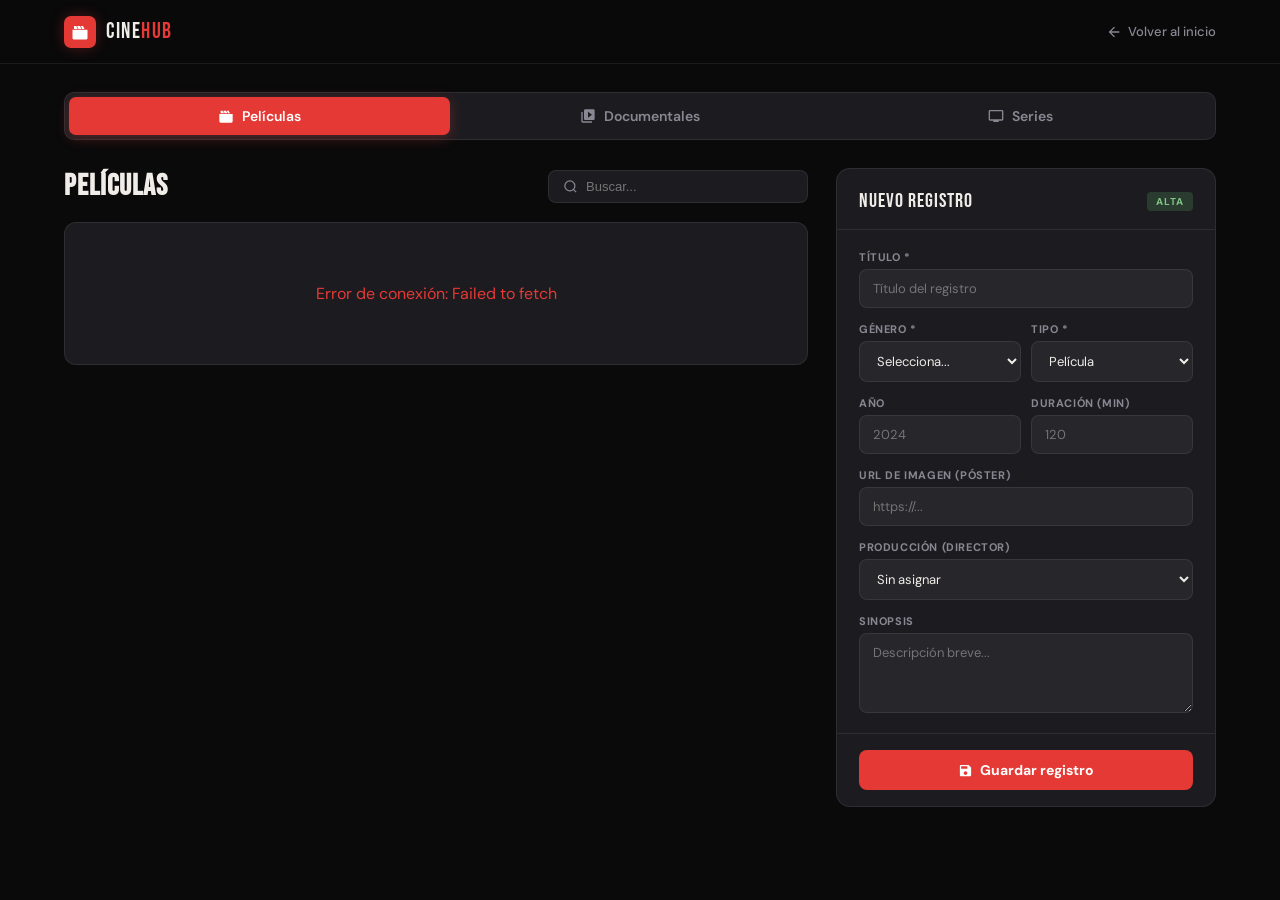
==== frontend/catalogo.html @ 93d45b62 "Add files via upload" ====
<!DOCTYPE html>
<html lang="es">
<head>
  <meta charset="UTF-8" />
  <meta name="viewport" content="width=device-width, initial-scale=1.0" />
  <title>CineHub — Catálogo</title>
  <link href="https://fonts.googleapis.com/css2?family=Bebas+Neue&family=DM+Sans:ital,wght@0,300;0,400;0,500;0,700;1,300&display=swap" rel="stylesheet" />
  <style>
    *, *::before, *::after { box-sizing: border-box; margin: 0; padding: 0; }

    :root {
      --red: #e53935;
      --red-dark: #b71c1c;
      --red-glow: rgba(229,57,53,0.3);
      --bg: #0a0a0b;
      --bg2: #111114;
      --surface: #1c1c20;
      --surface2: #26262b;
      --border: rgba(255,255,255,0.08);
      --text: #f0ede8;
      --muted: #8a8793;
      --blue: #42a5f5;
      --green: #66bb6a;
    }

    html { scroll-behavior: smooth; }

    body {
      background: var(--bg);
      color: var(--text);
      font-family: 'DM Sans', sans-serif;
      min-height: 100vh;
    }

    /* ── NAVBAR ── */
    .navbar {
      position: sticky;
      top: 0;
      z-index: 100;
      display: flex;
      align-items: center;
      justify-content: space-between;
      padding: 0 5%;
      height: 64px;
      background: rgba(10,10,11,0.96);
      backdrop-filter: blur(16px);
      border-bottom: 1px solid var(--border);
    }

    .nav-logo {
      display: flex;
      align-items: center;
      gap: 10px;
      text-decoration: none;
    }

    .logo-icon {
      width: 32px; height: 32px;
      background: var(--red);
      border-radius: 7px;
      display: grid;
      place-items: center;
      box-shadow: 0 0 14px var(--red-glow);
    }

    .logo-icon svg { width: 18px; height: 18px; fill: white; }

    .logo-text {
      font-family: 'Bebas Neue', sans-serif;
      font-size: 22px;
      letter-spacing: 1.5px;
      color: var(--text);
    }

    .logo-text span { color: var(--red); }

    .nav-back {
      color: var(--muted);
      text-decoration: none;
      font-size: 13px;
      font-weight: 500;
      display: flex;
      align-items: center;
      gap: 6px;
      transition: color 0.2s;
    }

    .nav-back:hover { color: var(--text); }

    /* ── TYPE SWITCHER ── */
    .type-bar {
      display: flex;
      gap: 0;
      background: var(--surface);
      border: 1px solid var(--border);
      border-radius: 10px;
      padding: 4px;
      margin: 28px 5% 0;
    }

    .type-btn {
      flex: 1;
      background: none;
      border: none;
      color: var(--muted);
      font-family: 'DM Sans', sans-serif;
      font-size: 14px;
      font-weight: 600;
      padding: 10px 20px;
      border-radius: 7px;
      cursor: pointer;
      transition: all 0.22s;
      display: flex;
      align-items: center;
      justify-content: center;
      gap: 8px;
    }

    .type-btn.active {
      color: white;
    }

    .type-btn.active[data-tipo="pelicula"]   { background: var(--red);   box-shadow: 0 3px 14px var(--red-glow); }
    .type-btn.active[data-tipo="documental"] { background: var(--blue);  box-shadow: 0 3px 14px rgba(66,165,245,0.3); }
    .type-btn.active[data-tipo="serie"]      { background: var(--green); box-shadow: 0 3px 14px rgba(102,187,106,0.3); }

    .type-btn:not(.active):hover { color: var(--text); background: var(--surface2); }

    /* ── LAYOUT PRINCIPAL ── */
    .page-layout {
      display: grid;
      grid-template-columns: 1fr 380px;
      gap: 28px;
      padding: 28px 5% 60px;
      align-items: start;
    }

    @media (max-width: 1024px) {
      .page-layout { grid-template-columns: 1fr; }
      .form-panel  { order: -1; }
    }

    /* ── PANEL IZQUIERDO: LISTA ── */
    .list-panel {}

    .list-header {
      display: flex;
      justify-content: space-between;
      align-items: center;
      margin-bottom: 18px;
      flex-wrap: wrap;
      gap: 12px;
    }

    .panel-title {
      font-family: 'Bebas Neue', sans-serif;
      font-size: 30px;
      letter-spacing: 1px;
    }

    .search-bar {
      display: flex;
      align-items: center;
      gap: 8px;
      background: var(--surface);
      border: 1px solid var(--border);
      border-radius: 8px;
      padding: 8px 14px;
      width: 260px;
    }

    .search-bar svg { width: 15px; height: 15px; color: var(--muted); flex-shrink: 0; }
    .search-bar input {
      background: none; border: none; outline: none;
      color: var(--text); font-size: 13px; width: 100%;
    }

    /* ── TABLA ── */
    .table-wrap {
      background: var(--surface);
      border: 1px solid var(--border);
      border-radius: 12px;
      overflow: hidden;
    }

    .data-table {
      width: 100%;
      border-collapse: collapse;
    }

    .data-table th {
      background: rgba(0,0,0,0.25);
      font-size: 11px;
      font-weight: 700;
      text-transform: uppercase;
      letter-spacing: 1px;
      color: var(--muted);
      padding: 14px 16px;
      text-align: left;
    }

    .data-table td {
      font-size: 13px;
      color: var(--text);
      padding: 13px 16px;
      border-top: 1px solid var(--border);
      vertical-align: middle;
    }

    .data-table tbody tr {
      transition: background 0.15s;
    }

    .data-table tbody tr:hover {
      background: var(--surface2);
    }

    .cell-title {
      font-weight: 600;
      max-width: 200px;
      overflow: hidden;
      text-overflow: ellipsis;
      white-space: nowrap;
    }

    .type-badge {
      font-size: 10px;
      font-weight: 700;
      text-transform: uppercase;
      letter-spacing: 0.8px;
      padding: 2px 7px;
      border-radius: 4px;
    }

    .badge-pelicula   { background: rgba(229,57,53,0.18); color: #ff6b6b; }
    .badge-documental { background: rgba(66,165,245,0.18); color: #64b5f6; }
    .badge-serie      { background: rgba(102,187,106,0.18); color: #81c784; }

    .btn-actions {
      display: flex;
      gap: 6px;
    }

    .btn-edit, .btn-del {
      background: none;
      border: 1px solid var(--border);
      color: var(--muted);
      font-size: 12px;
      font-weight: 600;
      padding: 5px 10px;
      border-radius: 6px;
      cursor: pointer;
      transition: all 0.18s;
      font-family: 'DM Sans', sans-serif;
    }

    .btn-edit:hover { color: var(--text); border-color: rgba(255,255,255,0.2); background: var(--surface2); }
    .btn-del:hover  { color: #ff6b6b; border-color: rgba(229,57,53,0.4); background: rgba(229,57,53,0.08); }

    .table-empty {
      padding: 60px;
      text-align: center;
      color: var(--muted);
    }

    .table-empty svg {
      width: 40px;
      height: 40px;
      opacity: 0.25;
      margin-bottom: 12px;
      display: block;
      margin-left: auto;
      margin-right: auto;
    }

    /* ── PAGINACIÓN ── */
    .pagination {
      display: flex;
      justify-content: space-between;
      align-items: center;
      padding: 14px 16px;
      border-top: 1px solid var(--border);
      font-size: 13px;
      color: var(--muted);
    }

    .page-btns {
      display: flex;
      gap: 4px;
    }

    .page-btn {
      background: none;
      border: 1px solid var(--border);
      color: var(--muted);
      font-family: 'DM Sans', sans-serif;
      font-size: 12px;
      font-weight: 600;
      padding: 5px 10px;
      border-radius: 5px;
      cursor: pointer;
      transition: all 0.15s;
    }

    .page-btn:hover, .page-btn.active {
      color: var(--text);
      border-color: rgba(255,255,255,0.2);
      background: var(--surface2);
    }

    .page-btn:disabled { opacity: 0.3; cursor: not-allowed; }

    /* ── SPINNER ── */
    .spinner {
      width: 32px; height: 32px;
      border: 3px solid rgba(229,57,53,0.15);
      border-top-color: var(--red);
      border-radius: 50%;
      animation: spin 0.8s linear infinite;
      margin: 60px auto;
    }

    @keyframes spin { to { transform: rotate(360deg); } }

    /* ── PANEL DERECHO: FORMULARIO ── */
    .form-panel {
      position: sticky;
      top: 80px;
    }

    .form-card {
      background: var(--surface);
      border: 1px solid var(--border);
      border-radius: 14px;
      overflow: hidden;
    }

    .form-card-header {
      padding: 20px 22px 16px;
      border-bottom: 1px solid var(--border);
      display: flex;
      justify-content: space-between;
      align-items: center;
    }

    .form-card-title {
      font-family: 'Bebas Neue', sans-serif;
      font-size: 20px;
      letter-spacing: 1px;
    }

    .form-mode-badge {
      font-size: 10px;
      font-weight: 700;
      text-transform: uppercase;
      letter-spacing: 1px;
      padding: 3px 9px;
      border-radius: 4px;
    }

    .mode-create { background: rgba(102,187,106,0.2); color: #81c784; }
    .mode-edit   { background: rgba(255,167,38,0.2);  color: #ffb74d; }

    .form-body {
      padding: 20px 22px;
      display: flex;
      flex-direction: column;
      gap: 14px;
    }

    .form-group {
      display: flex;
      flex-direction: column;
      gap: 5px;
    }

    .form-label {
      font-size: 11px;
      font-weight: 700;
      text-transform: uppercase;
      letter-spacing: 0.6px;
      color: var(--muted);
    }

    .form-input, .form-select, .form-textarea {
      background: var(--surface2);
      border: 1px solid var(--border);
      border-radius: 8px;
      color: var(--text);
      font-family: 'DM Sans', sans-serif;
      font-size: 13px;
      padding: 10px 13px;
      outline: none;
      transition: border-color 0.18s, box-shadow 0.18s;
      width: 100%;
    }

    .form-input:focus, .form-select:focus, .form-textarea:focus {
      border-color: rgba(229,57,53,0.5);
      box-shadow: 0 0 0 3px rgba(229,57,53,0.08);
    }

    .form-textarea { resize: vertical; min-height: 80px; }

    .form-row {
      display: grid;
      grid-template-columns: 1fr 1fr;
      gap: 10px;
    }

    .form-footer {
      padding: 16px 22px;
      border-top: 1px solid var(--border);
      display: flex;
      gap: 8px;
    }

    .btn-submit {
      flex: 1;
      background: var(--red);
      color: white;
      border: none;
      border-radius: 8px;
      font-family: 'DM Sans', sans-serif;
      font-size: 14px;
      font-weight: 700;
      padding: 11px;
      cursor: pointer;
      transition: background 0.18s, transform 0.12s;
      display: flex;
      align-items: center;
      justify-content: center;
      gap: 7px;
    }

    .btn-submit:hover  { background: #f44336; transform: translateY(-1px); }
    .btn-submit:active { transform: translateY(0); }
    .btn-submit:disabled { opacity: 0.5; cursor: not-allowed; transform: none; }

    .btn-cancel {
      background: none;
      border: 1px solid var(--border);
      color: var(--muted);
      border-radius: 8px;
      font-family: 'DM Sans', sans-serif;
      font-size: 13px;
      font-weight: 600;
      padding: 11px 16px;
      cursor: pointer;
      transition: all 0.18s;
    }

    .btn-cancel:hover { color: var(--text); border-color: rgba(255,255,255,0.2); background: var(--surface2); }

    /* ── TOAST ── */
    .toast-container {
      position: fixed;
      bottom: 28px;
      right: 28px;
      display: flex;
      flex-direction: column;
      gap: 10px;
      z-index: 9999;
    }

    .toast {
      background: var(--surface2);
      border: 1px solid var(--border);
      border-left: 3px solid var(--green);
      border-radius: 10px;
      padding: 13px 18px;
      font-size: 13px;
      font-weight: 500;
      color: var(--text);
      max-width: 320px;
      box-shadow: 0 8px 30px rgba(0,0,0,0.5);
      animation: slideIn 0.3s ease;
    }

    .toast.error { border-left-color: var(--red); }

    @keyframes slideIn {
      from { transform: translateX(30px); opacity: 0; }
      to   { transform: translateX(0);    opacity: 1; }
    }

    /* ── MODAL DE CONFIRMACIÓN ── */
    .confirm-overlay {
      position: fixed;
      inset: 0;
      z-index: 500;
      background: rgba(0,0,0,0.8);
      backdrop-filter: blur(10px);
      display: none;
      align-items: center;
      justify-content: center;
    }

    .confirm-overlay.open { display: flex; }

    .confirm-card {
      background: var(--surface);
      border: 1px solid var(--border);
      border-radius: 16px;
      padding: 32px 28px;
      max-width: 360px;
      width: 90%;
      text-align: center;
    }

    .confirm-icon { font-size: 42px; margin-bottom: 14px; }
    .confirm-title { font-family: 'Bebas Neue', sans-serif; font-size: 26px; margin-bottom: 8px; }
    .confirm-desc  { font-size: 13px; color: var(--muted); margin-bottom: 24px; line-height: 1.6; }

    .confirm-actions { display: flex; gap: 10px; }
    .btn-confirm-del {
      flex: 1;
      background: var(--red);
      color: white;
      border: none;
      border-radius: 8px;
      font-family: 'DM Sans', sans-serif;
      font-size: 14px;
      font-weight: 700;
      padding: 11px;
      cursor: pointer;
      transition: background 0.18s;
    }
    .btn-confirm-del:hover { background: #f44336; }
    .btn-confirm-cancel {
      flex: 1;
      background: none;
      border: 1px solid var(--border);
      color: var(--muted);
      border-radius: 8px;
      font-family: 'DM Sans', sans-serif;
      font-size: 14px;
      font-weight: 600;
      padding: 11px;
      cursor: pointer;
      transition: all 0.18s;
    }
    .btn-confirm-cancel:hover { color: var(--text); background: var(--surface2); }
  </style>
</head>
<body>

  <!-- NAVBAR -->
  <nav class="navbar">
    <a href="index.html" class="nav-logo">
      <div class="logo-icon">
        <svg viewBox="0 0 24 24"><path d="M4 4h3l2 4H4zm4 0h4l2 4h-4zm5 0h3l2 4h-3zM2 9h20v11a2 2 0 01-2 2H4a2 2 0 01-2-2V9zm10 3l-5 3v-6l5 3z"/></svg>
      </div>
      <span class="logo-text">Cine<span>Hub</span></span>
    </a>
    <a href="index.html" class="nav-back">
      <svg width="16" height="16" viewBox="0 0 24 24" fill="currentColor"><path d="M20 11H7.83l5.59-5.59L12 4l-8 8 8 8 1.41-1.41L7.83 13H20v-2z"/></svg>
      Volver al inicio
    </a>
  </nav>

  <!-- SELECTOR DE TIPO -->
  <div class="type-bar">
    <button class="type-btn" data-tipo="pelicula">
      <svg width="16" height="16" viewBox="0 0 24 24" fill="currentColor"><path d="M4 4h3l2 4H4zm4 0h4l2 4h-4zm5 0h3l2 4h-3zM2 9h20v11a2 2 0 01-2 2H4a2 2 0 01-2-2V9z"/></svg>
      Películas
    </button>
    <button class="type-btn" data-tipo="documental">
      <svg width="16" height="16" viewBox="0 0 24 24" fill="currentColor"><path d="M4 6H2v14c0 1.1.9 2 2 2h14v-2H4V6zm16-4H8c-1.1 0-2 .9-2 2v12c0 1.1.9 2 2 2h12c1.1 0 2-.9 2-2V4c0-1.1-.9-2-2-2zm-8 12.5v-9l6 4.5-6 4.5z"/></svg>
      Documentales
    </button>
    <button class="type-btn" data-tipo="serie">
      <svg width="16" height="16" viewBox="0 0 24 24" fill="currentColor"><path d="M21 3H3c-1.1 0-2 .9-2 2v12c0 1.1.9 2 2 2h5v2h8v-2h5c1.1 0 2-.9 2-2V5c0-1.1-.9-2-2-2zm0 14H3V5h18v12z"/></svg>
      Series
    </button>
  </div>

  <!-- LAYOUT PRINCIPAL -->
  <div class="page-layout">

    <!-- LISTA -->
    <div class="list-panel">
      <div class="list-header">
        <h1 class="panel-title" id="listTitle">Catálogo</h1>
        <div class="search-bar">
          <svg viewBox="0 0 24 24" fill="none" stroke="currentColor" stroke-width="2"><circle cx="11" cy="11" r="8"/><path d="M21 21l-4.35-4.35"/></svg>
          <input type="text" placeholder="Buscar..." id="searchInput" />
        </div>
      </div>

      <div class="table-wrap">
        <div id="tableContent">
          <div class="spinner"></div>
        </div>
        <div class="pagination" id="paginationBar" style="display:none;">
          <span id="pageInfo"></span>
          <div class="page-btns">
            <button class="page-btn" id="btnPrev">‹ Anterior</button>
            <button class="page-btn" id="btnNext">Siguiente ›</button>
          </div>
        </div>
      </div>
    </div>

    <!-- FORMULARIO -->
    <div class="form-panel">
      <div class="form-card">
        <div class="form-card-header">
          <span class="form-card-title" id="formTitle">Nuevo registro</span>
          <span class="form-mode-badge mode-create" id="formModeBadge">Alta</span>
        </div>

        <div class="form-body">
          <input type="hidden" id="editingId" value="" />

          <div class="form-group">
            <label class="form-label">Título *</label>
            <input type="text" class="form-input" id="fTitulo" placeholder="Título del registro" />
          </div>

          <div class="form-row">
            <div class="form-group">
              <label class="form-label">Género *</label>
              <select class="form-select" id="fGenero">
                <option value="">Selecciona...</option>
                <option>Acción</option>
                <option>Aventura</option>
                <option>Comedia</option>
                <option>Drama</option>
                <option>Thriller</option>
                <option>Terror</option>
                <option>Ciencia Ficción</option>
                <option>Romance</option>
                <option>Animación</option>
                <option>Documental</option>
                <option>Histórico</option>
                <option>Musical</option>
                <option>Biográfico</option>
                <option>Misterio</option>
                <option>Otro</option>
              </select>
            </div>
            <div class="form-group">
              <label class="form-label">Tipo *</label>
              <select class="form-select" id="fTipo">
                <option value="pelicula">Película</option>
                <option value="documental">Documental</option>
                <option value="serie">Serie</option>
              </select>
            </div>
          </div>

          <div class="form-row">
            <div class="form-group">
              <label class="form-label">Año</label>
              <input type="number" class="form-input" id="fAnio" placeholder="2024" min="1900" max="2100" />
            </div>
            <div class="form-group">
              <label class="form-label">Duración (min)</label>
              <input type="number" class="form-input" id="fDuracion" placeholder="120" min="1" />
            </div>
          </div>

          <div class="form-group">
            <label class="form-label">URL de imagen (póster)</label>
            <input type="url" class="form-input" id="fImagen" placeholder="https://..." />
          </div>

          <div class="form-group">
            <label class="form-label">Producción (director)</label>
            <select class="form-select" id="fProduccion">
              <option value="">Sin asignar</option>
            </select>
          </div>

          <div class="form-group">
            <label class="form-label">Sinopsis</label>
            <textarea class="form-textarea" id="fSinopsis" placeholder="Descripción breve..."></textarea>
          </div>
        </div>

        <div class="form-footer">
          <button class="btn-cancel" id="btnCancel" style="display:none;">Cancelar</button>
          <button class="btn-submit" id="btnSubmit">
            <svg width="15" height="15" viewBox="0 0 24 24" fill="currentColor"><path d="M17 3H5c-1.11 0-2 .9-2 2v14c0 1.1.89 2 2 2h14c1.1 0 2-.9 2-2V7l-4-4zm-5 16c-1.66 0-3-1.34-3-3s1.34-3 3-3 3 1.34 3 3-1.34 3-3 3zm3-10H5V5h10v4z"/></svg>
            <span id="btnSubmitText">Guardar registro</span>
          </button>
        </div>
      </div>
    </div>
  </div>

  <!-- MODAL CONFIRM DELETE -->
  <div class="confirm-overlay" id="confirmOverlay">
    <div class="confirm-card">
      <div class="confirm-icon">🗑️</div>
      <h3 class="confirm-title">Eliminar registro</h3>
      <p class="confirm-desc" id="confirmDesc">¿Seguro que deseas eliminar este registro? Esta acción no se puede deshacer.</p>
      <div class="confirm-actions">
        <button class="btn-confirm-cancel" id="btnConfirmCancel">Cancelar</button>
        <button class="btn-confirm-del" id="btnConfirmDel">Sí, eliminar</button>
      </div>
    </div>
  </div>

  <!-- TOASTS -->
  <div class="toast-container" id="toastContainer"></div>

  <script>
    const API = 'http://localhost:8000';

    // ── Estado ──
    let currentTipo   = 'pelicula';
    let allItems      = [];
    let filteredItems = [];
    let editingId     = null;
    let deleteId      = null;
    let page          = 1;
    const PAGE_SIZE   = 15;

    // ── Leer query param ──
    const urlParams = new URLSearchParams(window.location.search);
    const paramTipo = urlParams.get('tipo');
    if (paramTipo && ['pelicula','documental','serie'].includes(paramTipo)) {
      currentTipo = paramTipo;
    }

    // ── Etiquetas por tipo ──
    const TYPE_LABELS = {
      pelicula: { plural: 'Películas', singular: 'Película', color: 'red' },
      documental: { plural: 'Documentales', singular: 'Documental', color: 'blue' },
      serie: { plural: 'Series', singular: 'Serie', color: 'green' },
    };

    // ── Toast ──
    function toast(msg, type = 'ok') {
      const div = document.createElement('div');
      div.className = 'toast' + (type === 'error' ? ' error' : '');
      div.textContent = msg;
      document.getElementById('toastContainer').appendChild(div);
      setTimeout(() => div.remove(), 3500);
    }

    // ── Activar tab ──
    function setActiveTipo(tipo) {
      currentTipo = tipo;
      page = 1;
      document.querySelectorAll('.type-btn').forEach(b => {
        b.classList.toggle('active', b.dataset.tipo === tipo);
      });
      document.getElementById('listTitle').textContent = TYPE_LABELS[tipo]?.plural || tipo;
      document.getElementById('fTipo').value = tipo;
      clearForm();
      loadItems();
    }

    // ── Cargar producciones ──
    async function loadProducciones() {
      try {
        const res = await fetch(`${API}/api/producciones`);
        const data = await res.json();
        const sel = document.getElementById('fProduccion');
        sel.innerHTML = '<option value="">Sin asignar</option>';
        (Array.isArray(data) ? data : []).forEach(p => {
          sel.innerHTML += `<option value="${p.id_produccion}">${p.director}</option>`;
        });
      } catch(e) { /* silencioso */ }
    }

    // ── Cargar items ──
    async function loadItems() {
      document.getElementById('tableContent').innerHTML = '<div class="spinner"></div>';
      document.getElementById('paginationBar').style.display = 'none';

      try {
        const res = await fetch(`${API}/api/catalogo?tipo=${currentTipo}`);
        const data = await res.json();

        if (data.error) throw new Error(data.error);
        allItems = Array.isArray(data) ? data : [];
        filteredItems = [...allItems];
        renderTable();
      } catch(e) {
        document.getElementById('tableContent').innerHTML = `
          <div class="table-empty">
            <p style="color:var(--red);">Error de conexión: ${e.message}</p>
          </div>`;
      }
    }

    // ── Filtrar ──
    function filterItems(q) {
      const query = q.toLowerCase();
      filteredItems = q
        ? allItems.filter(i => i.titulo.toLowerCase().includes(query) || (i.genero || '').toLowerCase().includes(query))
        : [...allItems];
      page = 1;
      renderTable();
    }

    // ── Render tabla ──
    function renderTable() {
      const total = filteredItems.length;
      const start = (page - 1) * PAGE_SIZE;
      const end   = Math.min(start + PAGE_SIZE, total);
      const items = filteredItems.slice(start, end);

      if (!items.length) {
        document.getElementById('tableContent').innerHTML = `
          <div class="table-empty">
            <svg viewBox="0 0 24 24" fill="currentColor"><path d="M4 4h3l2 4H4zm4 0h4l2 4h-4zm5 0h3l2 4h-3zM2 9h20v11a2 2 0 01-2 2H4a2 2 0 01-2-2V9z"/></svg>
            <p>No hay ${TYPE_LABELS[currentTipo]?.plural?.toLowerCase() || 'registros'} en la base de datos.</p>
            <p style="font-size:12px; margin-top:6px;">Usa el formulario para agregar uno.</p>
          </div>`;
        document.getElementById('paginationBar').style.display = 'none';
        return;
      }

      const type = TYPE_LABELS[currentTipo];
      let html = `
        <table class="data-table">
          <thead>
            <tr>
              <th>Título</th>
              <th>Género</th>
              <th>Año</th>
              <th>Director</th>
              <th>Acciones</th>
            </tr>
          </thead>
          <tbody>`;

      items.forEach(item => {
        html += `
          <tr>
            <td>
              <div class="cell-title" title="${item.titulo}">${item.titulo}</div>
              <span class="type-badge badge-${item.tipo}">${type?.singular || item.tipo}</span>
            </td>
            <td>${item.genero || '—'}</td>
            <td>${item.anio || '—'}</td>
            <td>${item.director || '—'}</td>
            <td>
              <div class="btn-actions">
                <button class="btn-edit" onclick="startEdit(${item.id_pelicula})">Editar</button>
                <button class="btn-del"  onclick="startDelete(${item.id_pelicula}, '${item.titulo.replace(/'/g,"\\'")}')">Eliminar</button>
              </div>
            </td>
          </tr>`;
      });

      html += '</tbody></table>';
      document.getElementById('tableContent').innerHTML = html;

      // Paginación
      const pagBar = document.getElementById('paginationBar');
      if (total > PAGE_SIZE) {
        pagBar.style.display = 'flex';
        document.getElementById('pageInfo').textContent = `${start+1}–${end} de ${total}`;
        document.getElementById('btnPrev').disabled = page === 1;
        document.getElementById('btnNext').disabled = end >= total;
      } else {
        pagBar.style.display = total > 0 ? 'flex' : 'none';
        document.getElementById('pageInfo').textContent = `${total} registro${total !== 1 ? 's' : ''}`;
        document.getElementById('btnPrev').style.display = 'none';
        document.getElementById('btnNext').style.display = 'none';
      }
    }

    // ── Formulario ──
    function clearForm() {
      editingId = null;
      document.getElementById('editingId').value = '';
      document.getElementById('fTitulo').value   = '';
      document.getElementById('fGenero').value   = '';
      document.getElementById('fTipo').value     = currentTipo;
      document.getElementById('fAnio').value     = '';
      document.getElementById('fDuracion').value = '';
      document.getElementById('fImagen').value   = '';
      document.getElementById('fSinopsis').value = '';
      document.getElementById('fProduccion').value = '';

      document.getElementById('formTitle').textContent        = 'Nuevo registro';
      document.getElementById('formModeBadge').textContent    = 'Alta';
      document.getElementById('formModeBadge').className      = 'form-mode-badge mode-create';
      document.getElementById('btnSubmitText').textContent    = 'Guardar registro';
      document.getElementById('btnCancel').style.display      = 'none';
    }

    function startEdit(id) {
      const item = allItems.find(i => i.id_pelicula === id);
      if (!item) return;

      editingId = id;
      document.getElementById('editingId').value      = id;
      document.getElementById('fTitulo').value        = item.titulo || '';
      document.getElementById('fGenero').value        = item.genero || '';
      document.getElementById('fTipo').value          = item.tipo   || currentTipo;
      document.getElementById('fAnio').value          = item.anio   || '';
      document.getElementById('fDuracion').value      = item.duracion || '';
      document.getElementById('fImagen').value        = item.imagen_url || '';
      document.getElementById('fSinopsis').value      = item.sinopsis || '';
      document.getElementById('fProduccion').value    = item.id_produccion || '';

      document.getElementById('formTitle').textContent     = 'Editar registro';
      document.getElementById('formModeBadge').textContent = 'Modificación';
      document.getElementById('formModeBadge').className   = 'form-mode-badge mode-edit';
      document.getElementById('btnSubmitText').textContent = 'Guardar cambios';
      document.getElementById('btnCancel').style.display   = 'inline-flex';

      // Scroll al formulario en móvil
      document.querySelector('.form-panel').scrollIntoView({ behavior: 'smooth', block: 'start' });
    }

    function startDelete(id, titulo) {
      deleteId = id;
      document.getElementById('confirmDesc').textContent = `¿Seguro que deseas eliminar "${titulo}"? Esta acción borrará también su cartelera y no se puede deshacer.`;
      document.getElementById('confirmOverlay').classList.add('open');
    }

    // ── Submit ──
    document.getElementById('btnSubmit').addEventListener('click', async () => {
      const titulo   = document.getElementById('fTitulo').value.trim();
      const genero   = document.getElementById('fGenero').value;
      const tipo     = document.getElementById('fTipo').value;
      const anio     = document.getElementById('fAnio').value;
      const duracion = document.getElementById('fDuracion').value;
      const imagen   = document.getElementById('fImagen').value.trim();
      const sinopsis = document.getElementById('fSinopsis').value.trim();
      const prod     = document.getElementById('fProduccion').value;

      if (!titulo) { toast('El título es obligatorio.', 'error'); return; }
      if (!genero) { toast('Selecciona un género.', 'error'); return; }

      const payload = {
        titulo,
        genero,
        tipo,
        anio:         anio     ? parseInt(anio)     : null,
        duracion:     duracion ? parseInt(duracion) : null,
        imagen_url:   imagen   || null,
        sinopsis:     sinopsis || null,
        id_produccion: prod    ? parseInt(prod)     : null,
      };

      const btn = document.getElementById('btnSubmit');
      btn.disabled = true;

      try {
        let res, data;
        if (editingId) {
          // Modificación
          res  = await fetch(`${API}/api/catalogo/${editingId}`, {
            method: 'PUT',
            headers: { 'Content-Type': 'application/json' },
            body: JSON.stringify(payload)
          });
        } else {
          // Alta
          res  = await fetch(`${API}/api/catalogo`, {
            method: 'POST',
            headers: { 'Content-Type': 'application/json' },
            body: JSON.stringify(payload)
          });
        }

        data = await res.json();

        if (!data.ok) {
          toast(data.mensaje || 'Error al guardar.', 'error');
        } else {
          toast(data.mensaje || 'Guardado correctamente.', 'ok');
          clearForm();
          loadItems();
        }
      } catch(e) {
        toast('No se pudo conectar con el servidor.', 'error');
      } finally {
        btn.disabled = false;
      }
    });

    // ── Cancel edit ──
    document.getElementById('btnCancel').addEventListener('click', clearForm);

    // ── Confirm delete ──
    document.getElementById('btnConfirmDel').addEventListener('click', async () => {
      if (!deleteId) return;
      document.getElementById('confirmOverlay').classList.remove('open');

      try {
        const res  = await fetch(`${API}/api/catalogo/${deleteId}`, { method: 'DELETE' });
        const data = await res.json();
        if (!data.ok) {
          toast(data.mensaje || 'Error al eliminar.', 'error');
        } else {
          toast(data.mensaje || 'Eliminado correctamente.', 'ok');
          if (editingId === deleteId) clearForm();
          loadItems();
        }
      } catch(e) {
        toast('No se pudo conectar con el servidor.', 'error');
      }

      deleteId = null;
    });

    document.getElementById('btnConfirmCancel').addEventListener('click', () => {
      document.getElementById('confirmOverlay').classList.remove('open');
      deleteId = null;
    });

    // ── Paginación ──
    document.getElementById('btnPrev').addEventListener('click', () => { if (page > 1) { page--; renderTable(); } });
    document.getElementById('btnNext').addEventListener('click', () => { page++; renderTable(); });

    // ── Búsqueda ──
    let searchTimeout;
    document.getElementById('searchInput').addEventListener('input', function() {
      clearTimeout(searchTimeout);
      searchTimeout = setTimeout(() => filterItems(this.value), 280);
    });

    // ── Tabs ──
    document.querySelectorAll('.type-btn').forEach(btn => {
      btn.addEventListener('click', () => setActiveTipo(btn.dataset.tipo));
    });

    // ── Init ──
    loadProducciones();
    setActiveTipo(currentTipo);
  </script>
</body>
</html>
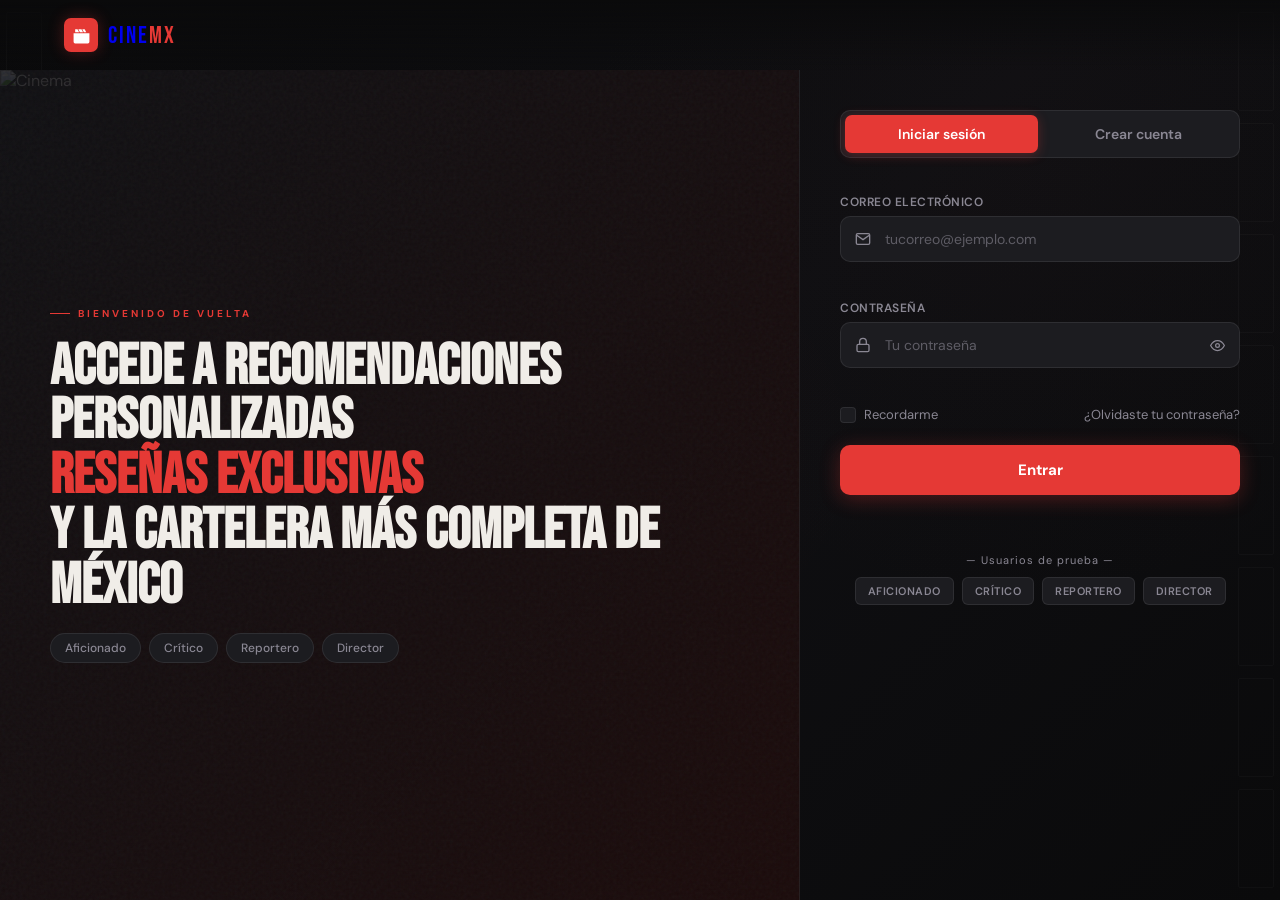
==== commit 371e77d2: "Add files via upload" ====
--- a/frontend/catalogo.html
+++ b/frontend/catalogo.html
@@ -4,1031 +4,779 @@
   <meta charset="UTF-8" />
   <meta name="viewport" content="width=device-width, initial-scale=1.0" />
   <title>CineHub — Catálogo</title>
-  <link href="https://fonts.googleapis.com/css2?family=Bebas+Neue&family=DM+Sans:ital,wght@0,300;0,400;0,500;0,700;1,300&display=swap" rel="stylesheet" />
+  <link href="https://fonts.googleapis.com/css2?family=Bebas+Neue&family=DM+Sans:wght@300;400;500;700&display=swap" rel="stylesheet" />
+  <link rel="stylesheet" href="dashboard.css" />
   <style>
-    *, *::before, *::after { box-sizing: border-box; margin: 0; padding: 0; }
-
+    /* ── VARIABLES EXTRA ── */
     :root {
-      --red: #e53935;
-      --red-dark: #b71c1c;
-      --red-glow: rgba(229,57,53,0.3);
-      --bg: #0a0a0b;
-      --bg2: #111114;
-      --surface: #1c1c20;
-      --surface2: #26262b;
-      --border: rgba(255,255,255,0.08);
-      --text: #f0ede8;
-      --muted: #8a8793;
       --blue: #42a5f5;
       --green: #66bb6a;
-    }
-
-    html { scroll-behavior: smooth; }
-
-    body {
-      background: var(--bg);
-      color: var(--text);
-      font-family: 'DM Sans', sans-serif;
-      min-height: 100vh;
-    }
-
-    /* ── NAVBAR ── */
-    .navbar {
-      position: sticky;
-      top: 0;
-      z-index: 100;
-      display: flex;
-      align-items: center;
-      justify-content: space-between;
-      padding: 0 5%;
-      height: 64px;
-      background: rgba(10,10,11,0.96);
-      backdrop-filter: blur(16px);
-      border-bottom: 1px solid var(--border);
-    }
-
-    .nav-logo {
-      display: flex;
-      align-items: center;
-      gap: 10px;
-      text-decoration: none;
-    }
-
-    .logo-icon {
-      width: 32px; height: 32px;
-      background: var(--red);
-      border-radius: 7px;
-      display: grid;
-      place-items: center;
-      box-shadow: 0 0 14px var(--red-glow);
-    }
-
-    .logo-icon svg { width: 18px; height: 18px; fill: white; }
-
-    .logo-text {
-      font-family: 'Bebas Neue', sans-serif;
-      font-size: 22px;
-      letter-spacing: 1.5px;
-      color: var(--text);
-    }
-
-    .logo-text span { color: var(--red); }
-
-    .nav-back {
-      color: var(--muted);
-      text-decoration: none;
-      font-size: 13px;
-      font-weight: 500;
-      display: flex;
-      align-items: center;
-      gap: 6px;
-      transition: color 0.2s;
-    }
-
-    .nav-back:hover { color: var(--text); }
-
-    /* ── TYPE SWITCHER ── */
-    .type-bar {
-      display: flex;
-      gap: 0;
-      background: var(--surface);
-      border: 1px solid var(--border);
-      border-radius: 10px;
-      padding: 4px;
-      margin: 28px 5% 0;
-    }
-
-    .type-btn {
-      flex: 1;
-      background: none;
-      border: none;
-      color: var(--muted);
-      font-family: 'DM Sans', sans-serif;
-      font-size: 14px;
-      font-weight: 600;
-      padding: 10px 20px;
-      border-radius: 7px;
-      cursor: pointer;
-      transition: all 0.22s;
-      display: flex;
-      align-items: center;
-      justify-content: center;
-      gap: 8px;
-    }
-
-    .type-btn.active {
-      color: white;
-    }
-
-    .type-btn.active[data-tipo="pelicula"]   { background: var(--red);   box-shadow: 0 3px 14px var(--red-glow); }
-    .type-btn.active[data-tipo="documental"] { background: var(--blue);  box-shadow: 0 3px 14px rgba(66,165,245,0.3); }
-    .type-btn.active[data-tipo="serie"]      { background: var(--green); box-shadow: 0 3px 14px rgba(102,187,106,0.3); }
-
-    .type-btn:not(.active):hover { color: var(--text); background: var(--surface2); }
-
-    /* ── LAYOUT PRINCIPAL ── */
-    .page-layout {
-      display: grid;
-      grid-template-columns: 1fr 380px;
-      gap: 28px;
-      padding: 28px 5% 60px;
-      align-items: start;
-    }
-
-    @media (max-width: 1024px) {
-      .page-layout { grid-template-columns: 1fr; }
-      .form-panel  { order: -1; }
-    }
-
-    /* ── PANEL IZQUIERDO: LISTA ── */
-    .list-panel {}
-
-    .list-header {
-      display: flex;
-      justify-content: space-between;
-      align-items: center;
-      margin-bottom: 18px;
-      flex-wrap: wrap;
-      gap: 12px;
-    }
-
-    .panel-title {
-      font-family: 'Bebas Neue', sans-serif;
-      font-size: 30px;
-      letter-spacing: 1px;
-    }
-
-    .search-bar {
-      display: flex;
-      align-items: center;
-      gap: 8px;
-      background: var(--surface);
-      border: 1px solid var(--border);
-      border-radius: 8px;
-      padding: 8px 14px;
-      width: 260px;
-    }
-
-    .search-bar svg { width: 15px; height: 15px; color: var(--muted); flex-shrink: 0; }
-    .search-bar input {
-      background: none; border: none; outline: none;
-      color: var(--text); font-size: 13px; width: 100%;
-    }
+      --orange: #ffa726;
+      --red: #e53935;
+    }
+
+    /* ── TABS DE ENTIDAD ── */
+    .entity-tabs {
+      display: flex; gap: 6px; margin-bottom: 28px;
+      border-bottom: 1px solid var(--border); padding-bottom: 0;
+    }
+    .entity-tab {
+      background: none; border: none; color: var(--text-muted);
+      font-family: 'DM Sans', sans-serif; font-size: 14px; font-weight: 600;
+      padding: 10px 20px; cursor: pointer; border-radius: 8px 8px 0 0;
+      border-bottom: 2px solid transparent; transition: all 0.2s;
+      display: flex; align-items: center; gap: 8px;
+    }
+    .entity-tab.active { color: var(--red); border-bottom-color: var(--red); background: rgba(229,57,53,0.06); }
+    .entity-tab:hover:not(.active) { color: var(--text); background: var(--surface); }
+    .entity-tab svg { width: 16px; height: 16px; }
+
+    /* ── TOOLBAR ── */
+    .toolbar {
+      display: flex; justify-content: space-between; align-items: center;
+      margin-bottom: 20px; gap: 12px; flex-wrap: wrap;
+    }
+    .toolbar-left { display: flex; gap: 10px; align-items: center; flex-wrap: wrap; }
+    .search-input {
+      background: var(--surface); border: 1px solid var(--border); color: var(--text);
+      padding: 9px 14px; border-radius: 8px; font-family: 'DM Sans', sans-serif;
+      font-size: 14px; outline: none; width: 240px; transition: border-color 0.2s;
+    }
+    .search-input:focus { border-color: rgba(229,57,53,0.4); }
+    .filter-select {
+      background: var(--surface); border: 1px solid var(--border); color: var(--text);
+      padding: 9px 14px; border-radius: 8px; font-family: 'DM Sans', sans-serif;
+      font-size: 14px; outline: none; cursor: pointer;
+    }
+    .btn-nuevo {
+      background: var(--red); color: white; border: none;
+      padding: 9px 18px; border-radius: 8px; font-family: 'DM Sans', sans-serif;
+      font-size: 14px; font-weight: 700; cursor: pointer; display: flex;
+      align-items: center; gap: 7px; transition: background 0.2s, transform 0.15s;
+      white-space: nowrap;
+    }
+    .btn-nuevo:hover { background: #f44336; transform: translateY(-1px); }
+    .btn-nuevo svg { width: 16px; height: 16px; }
 
     /* ── TABLA ── */
     .table-wrap {
-      background: var(--surface);
-      border: 1px solid var(--border);
-      border-radius: 12px;
-      overflow: hidden;
-    }
-
+      background: var(--surface); border: 1px solid var(--border);
+      border-radius: 12px; overflow: hidden; overflow-x: auto; min-height: 300px;
+    }
     .data-table {
-      width: 100%;
-      border-collapse: collapse;
-    }
-
+      width: 100%; border-collapse: collapse; text-align: left; min-width: 700px;
+    }
     .data-table th {
-      background: rgba(0,0,0,0.25);
-      font-size: 11px;
-      font-weight: 700;
-      text-transform: uppercase;
-      letter-spacing: 1px;
-      color: var(--muted);
-      padding: 14px 16px;
-      text-align: left;
-    }
-
+      background: rgba(0,0,0,0.25); padding: 14px 18px;
+      font-size: 11px; font-weight: 700; text-transform: uppercase;
+      letter-spacing: 1px; color: var(--text-muted);
+      border-bottom: 1px solid var(--border);
+    }
     .data-table td {
-      font-size: 13px;
-      color: var(--text);
-      padding: 13px 16px;
-      border-top: 1px solid var(--border);
-      vertical-align: middle;
-    }
-
-    .data-table tbody tr {
-      transition: background 0.15s;
-    }
-
-    .data-table tbody tr:hover {
-      background: var(--surface2);
-    }
-
-    .cell-title {
-      font-weight: 600;
-      max-width: 200px;
-      overflow: hidden;
-      text-overflow: ellipsis;
-      white-space: nowrap;
-    }
-
-    .type-badge {
-      font-size: 10px;
-      font-weight: 700;
-      text-transform: uppercase;
-      letter-spacing: 0.8px;
-      padding: 2px 7px;
-      border-radius: 4px;
-    }
-
-    .badge-pelicula   { background: rgba(229,57,53,0.18); color: #ff6b6b; }
-    .badge-documental { background: rgba(66,165,245,0.18); color: #64b5f6; }
-    .badge-serie      { background: rgba(102,187,106,0.18); color: #81c784; }
-
-    .btn-actions {
-      display: flex;
-      gap: 6px;
-    }
-
-    .btn-edit, .btn-del {
-      background: none;
-      border: 1px solid var(--border);
-      color: var(--muted);
-      font-size: 12px;
-      font-weight: 600;
-      padding: 5px 10px;
-      border-radius: 6px;
-      cursor: pointer;
-      transition: all 0.18s;
-      font-family: 'DM Sans', sans-serif;
-    }
-
-    .btn-edit:hover { color: var(--text); border-color: rgba(255,255,255,0.2); background: var(--surface2); }
-    .btn-del:hover  { color: #ff6b6b; border-color: rgba(229,57,53,0.4); background: rgba(229,57,53,0.08); }
-
-    .table-empty {
-      padding: 60px;
-      text-align: center;
-      color: var(--muted);
-    }
-
-    .table-empty svg {
-      width: 40px;
-      height: 40px;
-      opacity: 0.25;
-      margin-bottom: 12px;
-      display: block;
-      margin-left: auto;
-      margin-right: auto;
-    }
-
-    /* ── PAGINACIÓN ── */
-    .pagination {
-      display: flex;
-      justify-content: space-between;
-      align-items: center;
-      padding: 14px 16px;
-      border-top: 1px solid var(--border);
-      font-size: 13px;
-      color: var(--muted);
-    }
-
-    .page-btns {
-      display: flex;
-      gap: 4px;
-    }
-
-    .page-btn {
-      background: none;
-      border: 1px solid var(--border);
-      color: var(--muted);
-      font-family: 'DM Sans', sans-serif;
-      font-size: 12px;
-      font-weight: 600;
-      padding: 5px 10px;
-      border-radius: 5px;
-      cursor: pointer;
-      transition: all 0.15s;
-    }
-
-    .page-btn:hover, .page-btn.active {
-      color: var(--text);
-      border-color: rgba(255,255,255,0.2);
-      background: var(--surface2);
-    }
-
-    .page-btn:disabled { opacity: 0.3; cursor: not-allowed; }
-
-    /* ── SPINNER ── */
-    .spinner {
-      width: 32px; height: 32px;
-      border: 3px solid rgba(229,57,53,0.15);
-      border-top-color: var(--red);
-      border-radius: 50%;
-      animation: spin 0.8s linear infinite;
-      margin: 60px auto;
-    }
-
-    @keyframes spin { to { transform: rotate(360deg); } }
-
-    /* ── PANEL DERECHO: FORMULARIO ── */
-    .form-panel {
-      position: sticky;
-      top: 80px;
-    }
-
-    .form-card {
-      background: var(--surface);
-      border: 1px solid var(--border);
-      border-radius: 14px;
-      overflow: hidden;
-    }
-
-    .form-card-header {
-      padding: 20px 22px 16px;
-      border-bottom: 1px solid var(--border);
-      display: flex;
-      justify-content: space-between;
-      align-items: center;
-    }
-
-    .form-card-title {
-      font-family: 'Bebas Neue', sans-serif;
-      font-size: 20px;
-      letter-spacing: 1px;
-    }
-
-    .form-mode-badge {
-      font-size: 10px;
-      font-weight: 700;
-      text-transform: uppercase;
-      letter-spacing: 1px;
-      padding: 3px 9px;
-      border-radius: 4px;
-    }
-
-    .mode-create { background: rgba(102,187,106,0.2); color: #81c784; }
-    .mode-edit   { background: rgba(255,167,38,0.2);  color: #ffb74d; }
-
-    .form-body {
-      padding: 20px 22px;
-      display: flex;
-      flex-direction: column;
-      gap: 14px;
-    }
-
-    .form-group {
-      display: flex;
-      flex-direction: column;
-      gap: 5px;
-    }
-
-    .form-label {
-      font-size: 11px;
-      font-weight: 700;
-      text-transform: uppercase;
-      letter-spacing: 0.6px;
-      color: var(--muted);
-    }
-
-    .form-input, .form-select, .form-textarea {
-      background: var(--surface2);
-      border: 1px solid var(--border);
-      border-radius: 8px;
-      color: var(--text);
-      font-family: 'DM Sans', sans-serif;
-      font-size: 13px;
-      padding: 10px 13px;
-      outline: none;
-      transition: border-color 0.18s, box-shadow 0.18s;
-      width: 100%;
-    }
-
-    .form-input:focus, .form-select:focus, .form-textarea:focus {
-      border-color: rgba(229,57,53,0.5);
-      box-shadow: 0 0 0 3px rgba(229,57,53,0.08);
-    }
-
-    .form-textarea { resize: vertical; min-height: 80px; }
-
-    .form-row {
-      display: grid;
-      grid-template-columns: 1fr 1fr;
-      gap: 10px;
-    }
-
-    .form-footer {
-      padding: 16px 22px;
-      border-top: 1px solid var(--border);
-      display: flex;
-      gap: 8px;
-    }
-
-    .btn-submit {
-      flex: 1;
-      background: var(--red);
-      color: white;
-      border: none;
-      border-radius: 8px;
-      font-family: 'DM Sans', sans-serif;
-      font-size: 14px;
-      font-weight: 700;
-      padding: 11px;
-      cursor: pointer;
-      transition: background 0.18s, transform 0.12s;
-      display: flex;
-      align-items: center;
-      justify-content: center;
-      gap: 7px;
-    }
-
-    .btn-submit:hover  { background: #f44336; transform: translateY(-1px); }
-    .btn-submit:active { transform: translateY(0); }
-    .btn-submit:disabled { opacity: 0.5; cursor: not-allowed; transform: none; }
-
-    .btn-cancel {
-      background: none;
-      border: 1px solid var(--border);
-      color: var(--muted);
-      border-radius: 8px;
-      font-family: 'DM Sans', sans-serif;
-      font-size: 13px;
-      font-weight: 600;
-      padding: 11px 16px;
-      cursor: pointer;
-      transition: all 0.18s;
-    }
-
-    .btn-cancel:hover { color: var(--text); border-color: rgba(255,255,255,0.2); background: var(--surface2); }
+      padding: 13px 18px; font-size: 14px; color: var(--text);
+      border-bottom: 1px solid var(--border); vertical-align: middle;
+    }
+    .data-table tbody tr:last-child td { border-bottom: none; }
+    .data-table tbody tr { transition: background 0.15s; }
+    .data-table tbody tr:hover { background: rgba(255,255,255,0.03); }
+
+    /* ── BADGES ── */
+    .badge {
+      display: inline-block; font-size: 11px; font-weight: 700;
+      padding: 2px 9px; border-radius: 4px; text-transform: uppercase; letter-spacing: 0.5px;
+    }
+    .badge-pelicula  { background: rgba(229,57,53,0.15);  color: var(--red); }
+    .badge-serie     { background: rgba(66,165,245,0.15); color: var(--blue); }
+    .badge-documental{ background: rgba(102,187,106,0.15);color: var(--green); }
+
+    /* ── ACCIONES DE FILA ── */
+    .row-actions { display: flex; gap: 6px; }
+    .btn-edit, .btn-delete {
+      background: none; border: 1px solid var(--border); border-radius: 6px;
+      cursor: pointer; padding: 5px 10px; font-family: 'DM Sans', sans-serif;
+      font-size: 12px; font-weight: 600; transition: all 0.2s; display: flex;
+      align-items: center; gap: 5px;
+    }
+    .btn-edit { color: var(--blue); }
+    .btn-edit:hover { background: rgba(66,165,245,0.1); border-color: var(--blue); }
+    .btn-delete { color: var(--red); }
+    .btn-delete:hover { background: rgba(229,57,53,0.1); border-color: var(--red); }
+    .btn-edit svg, .btn-delete svg { width: 13px; height: 13px; }
+
+    /* ── ESTADO VACÍO / CARGANDO ── */
+    .empty-state {
+      text-align: center; padding: 60px 20px; color: var(--text-muted);
+    }
+    .empty-state svg { width: 44px; height: 44px; opacity: 0.4; margin-bottom: 14px; }
+    .empty-state p { font-size: 14px; }
+    .loading-row td {
+      text-align: center; padding: 60px; color: var(--text-muted); font-size: 14px;
+    }
+
+    /* ── MODAL ── */
+    .modal-overlay {
+      position: fixed; inset: 0; background: rgba(0,0,0,0.75);
+      backdrop-filter: blur(12px); z-index: 200;
+      display: flex; align-items: center; justify-content: center;
+      opacity: 0; pointer-events: none; transition: opacity 0.25s;
+    }
+    .modal-overlay.open { opacity: 1; pointer-events: all; }
+    .modal-card {
+      background: #1c1c20; border: 1px solid rgba(255,255,255,0.1);
+      border-radius: 16px; padding: 36px 32px; width: 100%; max-width: 520px;
+      max-height: 90vh; overflow-y: auto;
+      transform: translateY(16px) scale(0.98);
+      transition: transform 0.3s cubic-bezier(.22,1,.36,1);
+    }
+    .modal-overlay.open .modal-card { transform: translateY(0) scale(1); }
+    .modal-header {
+      display: flex; justify-content: space-between; align-items: center;
+      margin-bottom: 26px;
+    }
+    .modal-title {
+      font-family: 'Bebas Neue', sans-serif; font-size: 24px; letter-spacing: 1px;
+    }
+    .modal-close {
+      background: none; border: none; color: var(--text-muted); cursor: pointer;
+      font-size: 22px; line-height: 1; transition: color 0.2s; padding: 4px;
+    }
+    .modal-close:hover { color: var(--text); }
+
+    /* ── FORM DENTRO DEL MODAL ── */
+    .form-group { display: flex; flex-direction: column; gap: 5px; margin-bottom: 16px; }
+    .form-group label {
+      font-size: 11px; font-weight: 700; text-transform: uppercase;
+      letter-spacing: 0.7px; color: var(--text-muted);
+    }
+    .form-control {
+      background: rgba(255,255,255,0.05); border: 1px solid var(--border);
+      color: var(--text); padding: 10px 13px; border-radius: 8px;
+      font-family: 'DM Sans', sans-serif; font-size: 14px; outline: none;
+      transition: border-color 0.2s;
+    }
+    .form-control:focus { border-color: rgba(229,57,53,0.4); }
+    textarea.form-control { resize: vertical; min-height: 80px; }
+    .form-row { display: grid; grid-template-columns: 1fr 1fr; gap: 12px; }
+    .modal-footer {
+      display: flex; gap: 10px; justify-content: flex-end; margin-top: 24px;
+    }
+    .btn-cancel-modal {
+      background: var(--surface); color: var(--text); border: 1px solid var(--border);
+      padding: 10px 20px; border-radius: 8px; font-family: 'DM Sans', sans-serif;
+      font-size: 14px; font-weight: 600; cursor: pointer; transition: background 0.2s;
+    }
+    .btn-cancel-modal:hover { background: rgba(255,255,255,0.08); }
+    .btn-save {
+      background: var(--red); color: white; border: none;
+      padding: 10px 24px; border-radius: 8px; font-family: 'DM Sans', sans-serif;
+      font-size: 14px; font-weight: 700; cursor: pointer; transition: background 0.2s;
+    }
+    .btn-save:hover { background: #f44336; }
+    .btn-save:disabled { opacity: 0.6; cursor: not-allowed; }
 
     /* ── TOAST ── */
-    .toast-container {
-      position: fixed;
-      bottom: 28px;
-      right: 28px;
-      display: flex;
-      flex-direction: column;
-      gap: 10px;
-      z-index: 9999;
-    }
-
     .toast {
-      background: var(--surface2);
-      border: 1px solid var(--border);
-      border-left: 3px solid var(--green);
-      border-radius: 10px;
-      padding: 13px 18px;
-      font-size: 13px;
-      font-weight: 500;
-      color: var(--text);
-      max-width: 320px;
-      box-shadow: 0 8px 30px rgba(0,0,0,0.5);
-      animation: slideIn 0.3s ease;
-    }
-
-    .toast.error { border-left-color: var(--red); }
-
-    @keyframes slideIn {
-      from { transform: translateX(30px); opacity: 0; }
-      to   { transform: translateX(0);    opacity: 1; }
-    }
-
-    /* ── MODAL DE CONFIRMACIÓN ── */
-    .confirm-overlay {
-      position: fixed;
-      inset: 0;
-      z-index: 500;
-      background: rgba(0,0,0,0.8);
-      backdrop-filter: blur(10px);
-      display: none;
-      align-items: center;
-      justify-content: center;
-    }
-
-    .confirm-overlay.open { display: flex; }
-
-    .confirm-card {
-      background: var(--surface);
-      border: 1px solid var(--border);
-      border-radius: 16px;
-      padding: 32px 28px;
-      max-width: 360px;
-      width: 90%;
-      text-align: center;
-    }
-
-    .confirm-icon { font-size: 42px; margin-bottom: 14px; }
-    .confirm-title { font-family: 'Bebas Neue', sans-serif; font-size: 26px; margin-bottom: 8px; }
-    .confirm-desc  { font-size: 13px; color: var(--muted); margin-bottom: 24px; line-height: 1.6; }
-
-    .confirm-actions { display: flex; gap: 10px; }
-    .btn-confirm-del {
-      flex: 1;
-      background: var(--red);
-      color: white;
-      border: none;
-      border-radius: 8px;
-      font-family: 'DM Sans', sans-serif;
-      font-size: 14px;
-      font-weight: 700;
-      padding: 11px;
-      cursor: pointer;
-      transition: background 0.18s;
-    }
-    .btn-confirm-del:hover { background: #f44336; }
-    .btn-confirm-cancel {
-      flex: 1;
-      background: none;
-      border: 1px solid var(--border);
-      color: var(--muted);
-      border-radius: 8px;
-      font-family: 'DM Sans', sans-serif;
-      font-size: 14px;
-      font-weight: 600;
-      padding: 11px;
-      cursor: pointer;
-      transition: all 0.18s;
-    }
-    .btn-confirm-cancel:hover { color: var(--text); background: var(--surface2); }
+      position: fixed; bottom: 28px; right: 28px; z-index: 999;
+      background: #1c1c20; border: 1px solid var(--border);
+      border-radius: 10px; padding: 14px 20px;
+      font-size: 14px; font-weight: 500; color: var(--text);
+      display: flex; align-items: center; gap: 10px;
+      box-shadow: 0 8px 32px rgba(0,0,0,0.5);
+      transform: translateY(20px); opacity: 0;
+      transition: transform 0.3s, opacity 0.3s;
+      pointer-events: none;
+    }
+    .toast.show { transform: translateY(0); opacity: 1; }
+    .toast.success { border-left: 3px solid var(--green); }
+    .toast.error   { border-left: 3px solid var(--red); }
+    .toast-icon { font-size: 18px; }
+
+    /* ── CONTADOR ── */
+    .record-count {
+      font-size: 13px; color: var(--text-muted); font-weight: 500;
+    }
+    .record-count span { color: var(--text); font-weight: 700; }
+
+    /* ── NAV EXTRA LINKS ── */
+    .home-link {
+      display: flex; align-items: center; gap: 7px; color: var(--text-muted);
+      text-decoration: none; font-size: 13px; font-weight: 500; padding: 8px 12px;
+      border-radius: 7px; transition: all 0.2s; margin-bottom: 4px;
+      border: 1px solid transparent;
+    }
+    .home-link:hover { color: var(--text); background: var(--surface); border-color: var(--border); }
+    .home-link svg { width: 16px; height: 16px; }
+    .user-role-badge {
+      font-size: 11px; font-weight: 700; text-transform: uppercase; letter-spacing: 1px;
+      padding: 3px 8px; border-radius: 4px;
+      background: rgba(229,57,53,0.15); border: 1px solid rgba(229,57,53,0.3); color: #ff6b6b;
+    }
+
+    /* Modal de confirmación eliminación */
+    .confirm-modal .modal-card { max-width: 380px; text-align: center; }
+    .confirm-icon {
+      width: 52px; height: 52px; background: rgba(229,57,53,0.12);
+      border-radius: 50%; display: grid; place-items: center; margin: 0 auto 16px;
+    }
+    .confirm-icon svg { width: 24px; height: 24px; color: var(--red); }
+    .confirm-modal h3 { font-family: 'Bebas Neue', sans-serif; font-size: 22px; margin-bottom: 8px; }
+    .confirm-modal p  { font-size: 13px; color: var(--text-muted); margin-bottom: 24px; line-height: 1.5; }
+    .confirm-actions  { display: flex; gap: 10px; justify-content: center; }
   </style>
 </head>
 <body>
 
-  <!-- NAVBAR -->
-  <nav class="navbar">
-    <a href="index.html" class="nav-logo">
-      <div class="logo-icon">
-        <svg viewBox="0 0 24 24"><path d="M4 4h3l2 4H4zm4 0h4l2 4h-4zm5 0h3l2 4h-3zM2 9h20v11a2 2 0 01-2 2H4a2 2 0 01-2-2V9zm10 3l-5 3v-6l5 3z"/></svg>
+<!-- SIDEBAR -->
+<aside class="sidebar">
+  <div class="sidebar-logo">
+    <div class="logo-icon">
+      <svg viewBox="0 0 24 24"><path d="M4 4h3l2 4H4zm4 0h4l2 4h-4zm5 0h3l2 4h-3zM2 9h20v11a2 2 0 01-2 2H4a2 2 0 01-2-2V9zm10 3l-5 3v-6l5 3z"/></svg>
+    </div>
+    <span class="logo-text">Cine<span>Hub</span></span>
+  </div>
+  <nav class="sidebar-nav">
+    <ul>
+      <li><a href="index.html" class="home-link">
+        <svg viewBox="0 0 24 24" fill="currentColor"><path d="M10 20v-6h4v6h5v-8h3L12 3 2 12h3v8z"/></svg>
+        <span>Inicio</span>
+      </a></li>
+      <li><a href="dashboard.html">
+        <svg viewBox="0 0 24 24" fill="currentColor"><path d="M4 4h3l2 4H4zm4 0h4l2 4h-4zm5 0h3l2 4h-3zM2 9h20v11a2 2 0 01-2 2H4a2 2 0 01-2-2V9z"/></svg>
+        <span>Mi Panel</span>
+      </a></li>
+      <li><a href="catalogo.html" class="active">
+        <svg viewBox="0 0 24 24" fill="currentColor"><path d="M4 6h16v2H4zm0 5h16v2H4zm0 5h16v2H4z"/></svg>
+        <span>Catálogo</span>
+      </a></li>
+      <li><a href="reportes.html">
+        <svg viewBox="0 0 24 24" fill="currentColor"><path d="M19 3H5c-1.1 0-2 .9-2 2v14c0 1.1.9 2 2 2h14c1.1 0 2-.9 2-2V5c0-1.1-.9-2-2-2zm-5 14H7v-2h7v2zm3-4H7v-2h10v2zm0-4H7V7h10v2z"/></svg>
+        <span>Reportes</span>
+      </a></li>
+      <li><a href="perfil.html">
+        <svg viewBox="0 0 24 24" fill="currentColor"><path d="M12 12c2.7 0 4.8-2.1 4.8-4.8S14.7 2.4 12 2.4 7.2 4.5 7.2 7.2 9.3 12 12 12zm0 2.4c-3.2 0-9.6 1.6-9.6 4.8v2.4h19.2v-2.4c0-3.2-6.4-4.8-9.6-4.8z"/></svg>
+        <span>Mi Perfil</span>
+      </a></li>
+    </ul>
+  </nav>
+  <div class="sidebar-footer">
+    <a href="#" class="logout-link" id="logoutBtn">Cerrar sesión</a>
+  </div>
+</aside>
+
+<!-- CONTENIDO PRINCIPAL -->
+<main class="main-content">
+  <header class="top-bar">
+    <div class="search-box">
+      <svg viewBox="0 0 24 24" fill="none" stroke="currentColor" stroke-width="2">
+        <circle cx="11" cy="11" r="8"/><path d="M21 21l-4.35-4.35"/>
+      </svg>
+      <input type="text" placeholder="Buscar en el catálogo..." id="globalSearch">
+    </div>
+    <div class="user-profile">
+      <span id="userGreeting">Catálogo</span>
+      <div class="avatar" id="userAvatar"></div>
+      <span class="user-role-badge" id="userRoleBadge"></span>
+    </div>
+  </header>
+
+  <section class="dashboard-section">
+    <h2 class="section-title">Gestión del Catálogo</h2>
+
+    <!-- TABS DE ENTIDAD -->
+    <div class="entity-tabs">
+      <button class="entity-tab active" data-entity="peliculas">
+        <svg viewBox="0 0 24 24" fill="currentColor"><path d="M4 4h3l2 4H4zm4 0h4l2 4h-4zm5 0h3l2 4h-3zM2 9h20v11a2 2 0 01-2 2H4a2 2 0 01-2-2V9z"/></svg>
+        Películas
+      </button>
+      <button class="entity-tab" data-entity="series">
+        <svg viewBox="0 0 24 24" fill="currentColor"><path d="M21 3H3c-1.1 0-2 .9-2 2v12c0 1.1.9 2 2 2h5v2h8v-2h5c1.1 0 2-.9 2-2V5c0-1.1-.9-2-2-2zm0 14H3V5h18v12z"/></svg>
+        Series
+      </button>
+      <button class="entity-tab" data-entity="documentales">
+        <svg viewBox="0 0 24 24" fill="currentColor"><path d="M19 3H5c-1.1 0-2 .9-2 2v14c0 1.1.9 2 2 2h14c1.1 0 2-.9 2-2V5c0-1.1-.9-2-2-2zm-7 3c1.93 0 3.5 1.57 3.5 3.5S13.93 13 12 13s-3.5-1.57-3.5-3.5S10.07 6 12 6zm7 13H5v-.23c0-.62.28-1.2.76-1.58C7.47 15.82 9.64 15 12 15s4.53.82 6.24 2.19c.48.38.76.97.76 1.58V19z"/></svg>
+        Documentales
+      </button>
+    </div>
+
+    <!-- TOOLBAR -->
+    <div class="toolbar">
+      <div class="toolbar-left">
+        <input type="text" class="search-input" id="tableSearch" placeholder="Filtrar en tabla..." />
+        <select class="filter-select" id="generoFilter">
+          <option value="">Todos los géneros</option>
+        </select>
+        <span class="record-count">Total: <span id="recordCount">0</span></span>
       </div>
-      <span class="logo-text">Cine<span>Hub</span></span>
-    </a>
-    <a href="index.html" class="nav-back">
-      <svg width="16" height="16" viewBox="0 0 24 24" fill="currentColor"><path d="M20 11H7.83l5.59-5.59L12 4l-8 8 8 8 1.41-1.41L7.83 13H20v-2z"/></svg>
-      Volver al inicio
-    </a>
-  </nav>
-
-  <!-- SELECTOR DE TIPO -->
-  <div class="type-bar">
-    <button class="type-btn" data-tipo="pelicula">
-      <svg width="16" height="16" viewBox="0 0 24 24" fill="currentColor"><path d="M4 4h3l2 4H4zm4 0h4l2 4h-4zm5 0h3l2 4h-3zM2 9h20v11a2 2 0 01-2 2H4a2 2 0 01-2-2V9z"/></svg>
-      Películas
-    </button>
-    <button class="type-btn" data-tipo="documental">
-      <svg width="16" height="16" viewBox="0 0 24 24" fill="currentColor"><path d="M4 6H2v14c0 1.1.9 2 2 2h14v-2H4V6zm16-4H8c-1.1 0-2 .9-2 2v12c0 1.1.9 2 2 2h12c1.1 0 2-.9 2-2V4c0-1.1-.9-2-2-2zm-8 12.5v-9l6 4.5-6 4.5z"/></svg>
-      Documentales
-    </button>
-    <button class="type-btn" data-tipo="serie">
-      <svg width="16" height="16" viewBox="0 0 24 24" fill="currentColor"><path d="M21 3H3c-1.1 0-2 .9-2 2v12c0 1.1.9 2 2 2h5v2h8v-2h5c1.1 0 2-.9 2-2V5c0-1.1-.9-2-2-2zm0 14H3V5h18v12z"/></svg>
-      Series
-    </button>
+      <button class="btn-nuevo" id="btnNuevo">
+        <svg viewBox="0 0 24 24" fill="currentColor"><path d="M19 13h-6v6h-2v-6H5v-2h6V5h2v6h6v2z"/></svg>
+        Nuevo registro
+      </button>
+    </div>
+
+    <!-- TABLA -->
+    <div class="table-wrap">
+      <table class="data-table">
+        <thead id="tableHead"><tr><th>Cargando...</th></tr></thead>
+        <tbody id="tableBody">
+          <tr class="loading-row"><td colspan="10">Conectando con PostgreSQL...</td></tr>
+        </tbody>
+      </table>
+    </div>
+  </section>
+</main>
+
+<!-- MODAL FORMULARIO -->
+<div class="modal-overlay" id="formModal">
+  <div class="modal-card">
+    <div class="modal-header">
+      <h3 class="modal-title" id="modalTitle">Nueva Película</h3>
+      <button class="modal-close" id="modalClose">×</button>
+    </div>
+    <div id="modalFormBody"><!-- Generado dinámicamente --></div>
+    <div class="modal-footer">
+      <button class="btn-cancel-modal" id="btnCancelModal">Cancelar</button>
+      <button class="btn-save" id="btnSaveModal">Guardar</button>
+    </div>
   </div>
-
-  <!-- LAYOUT PRINCIPAL -->
-  <div class="page-layout">
-
-    <!-- LISTA -->
-    <div class="list-panel">
-      <div class="list-header">
-        <h1 class="panel-title" id="listTitle">Catálogo</h1>
-        <div class="search-bar">
-          <svg viewBox="0 0 24 24" fill="none" stroke="currentColor" stroke-width="2"><circle cx="11" cy="11" r="8"/><path d="M21 21l-4.35-4.35"/></svg>
-          <input type="text" placeholder="Buscar..." id="searchInput" />
+</div>
+
+<!-- MODAL CONFIRMACIÓN ELIMINACIÓN -->
+<div class="modal-overlay confirm-modal" id="confirmModal">
+  <div class="modal-card">
+    <div class="confirm-icon">
+      <svg viewBox="0 0 24 24" fill="none" stroke="currentColor" stroke-width="2">
+        <polyline points="3 6 5 6 21 6"/>
+        <path d="M19 6l-1 14a2 2 0 01-2 2H8a2 2 0 01-2-2L5 6"/>
+        <path d="M10 11v6M14 11v6M9 6V4a1 1 0 011-1h4a1 1 0 011 1v2"/>
+      </svg>
+    </div>
+    <h3>¿Eliminar registro?</h3>
+    <p id="confirmText">Esta acción no se puede deshacer.</p>
+    <div class="confirm-actions">
+      <button class="btn-cancel-modal" id="btnCancelDelete">Cancelar</button>
+      <button class="btn-save" style="background: var(--red);" id="btnConfirmDelete">Sí, eliminar</button>
+    </div>
+  </div>
+</div>
+
+<!-- TOAST -->
+<div class="toast" id="toast">
+  <span class="toast-icon" id="toastIcon">✓</span>
+  <span id="toastMsg">Operación exitosa</span>
+</div>
+
+<script>
+const API = 'http://localhost:8000';
+
+// ── SESIÓN ──────────────────────────────────────────────────────────
+const sessionData = sessionStorage.getItem('cinehub_session');
+if (!sessionData) window.location.href = 'login.html';
+const session = JSON.parse(sessionData || '{}');
+
+const ROL_LABELS = { aficionado:'Aficionado', critico:'Crítico', reportero:'Reportero', director:'Director' };
+document.getElementById('userGreeting').textContent = 'Hola, ' + (session.name || session.nombre || 'Usuario');
+document.getElementById('userRoleBadge').textContent = ROL_LABELS[session.role || session.rol] || '';
+const av = document.getElementById('userAvatar');
+av.style.cssText += 'display:grid;place-items:center;font-size:15px;font-weight:700;color:#f0ede8;font-family:"DM Sans",sans-serif;';
+av.textContent = ((session.name || session.nombre || 'U')[0]).toUpperCase();
+
+document.getElementById('logoutBtn').addEventListener('click', e => {
+  e.preventDefault();
+  sessionStorage.removeItem('cinehub_session');
+  window.location.href = 'index.html';
+});
+
+// ── ESTADO ──────────────────────────────────────────────────────────
+let currentEntity = 'peliculas';
+let currentData   = [];
+let editingId     = null;
+let deleteId      = null;
+
+// ── CONFIG DE ENTIDADES ─────────────────────────────────────────────
+const ENTITY_CONFIG = {
+  peliculas: {
+    label: 'Película',
+    endpoint: '/api/peliculas',
+    idField: 'id_pelicula',
+    columns: [
+      { key: 'titulo',      label: 'Título' },
+      { key: 'genero',      label: 'Género' },
+      { key: 'anio',        label: 'Año' },
+      { key: 'duracion_min',label: 'Duración (min)' },
+      { key: 'director',    label: 'Director', readOnly: true },
+    ],
+    formFields: [
+      { key: 'titulo',       label: 'Título',          type: 'text',   required: true },
+      { key: 'genero',       label: 'Género',          type: 'select', required: true,
+        options: ['Acción','Comedia','Drama','Terror','Ciencia Ficción','Romance','Animación',
+                  'Documental','Thriller','Aventura','Fantasía','Histórica','Musical','Western'] },
+      { key: 'anio',         label: 'Año',             type: 'number', min: 1900, max: 2030 },
+      { key: 'duracion_min', label: 'Duración (min)',  type: 'number', min: 1 },
+      { key: 'sinopsis',     label: 'Sinopsis',        type: 'textarea' },
+      { key: 'id_produccion',label: 'ID Producción',   type: 'number' },
+    ]
+  },
+  series: {
+    label: 'Serie',
+    endpoint: '/api/series',
+    idField: 'id_serie',
+    columns: [
+      { key: 'titulo',    label: 'Título' },
+      { key: 'genero',    label: 'Género' },
+      { key: 'anio',      label: 'Año' },
+      { key: 'temporadas',label: 'Temporadas' },
+    ],
+    formFields: [
+      { key: 'titulo',       label: 'Título',          type: 'text',   required: true },
+      { key: 'genero',       label: 'Género',          type: 'select', required: true,
+        options: ['Acción','Comedia','Drama','Terror','Ciencia Ficción','Romance','Animación',
+                  'Thriller','Aventura','Fantasía','Histórica','Musical'] },
+      { key: 'anio',         label: 'Año',             type: 'number', min: 1900, max: 2030 },
+      { key: 'temporadas',   label: 'Temporadas',      type: 'number', min: 1 },
+      { key: 'sinopsis',     label: 'Sinopsis',        type: 'textarea' },
+      { key: 'id_produccion',label: 'ID Producción',   type: 'number' },
+    ]
+  },
+  documentales: {
+    label: 'Documental',
+    endpoint: '/api/documentales',
+    idField: 'id_documental',
+    columns: [
+      { key: 'titulo',      label: 'Título' },
+      { key: 'tema',        label: 'Tema' },
+      { key: 'anio',        label: 'Año' },
+      { key: 'duracion_min',label: 'Duración (min)' },
+    ],
+    formFields: [
+      { key: 'titulo',       label: 'Título',          type: 'text',   required: true },
+      { key: 'tema',         label: 'Tema',            type: 'select', required: true,
+        options: ['Historia','Naturaleza','Ciencia','Arte','Política','Tecnología','Sociedad',
+                  'Deporte','Cultura','Economía','Medicina','Medio Ambiente'] },
+      { key: 'anio',         label: 'Año',             type: 'number', min: 1900, max: 2030 },
+      { key: 'duracion_min', label: 'Duración (min)',  type: 'number', min: 1 },
+      { key: 'sinopsis',     label: 'Sinopsis',        type: 'textarea' },
+      { key: 'id_produccion',label: 'ID Producción',   type: 'number' },
+    ]
+  }
+};
+
+// ── TOAST ────────────────────────────────────────────────────────────
+let toastTimer;
+function showToast(msg, type = 'success') {
+  const t = document.getElementById('toast');
+  document.getElementById('toastMsg').textContent = msg;
+  document.getElementById('toastIcon').textContent = type === 'success' ? '✓' : '✕';
+  t.className = 'toast show ' + type;
+  clearTimeout(toastTimer);
+  toastTimer = setTimeout(() => { t.className = 'toast'; }, 3000);
+}
+
+// ── FETCH DE DATOS ───────────────────────────────────────────────────
+async function loadData(entity) {
+  const cfg = ENTITY_CONFIG[entity];
+  setTableLoading();
+  try {
+    const res  = await fetch(API + cfg.endpoint);
+    const data = await res.json();
+    currentData = Array.isArray(data) ? data : [];
+    if (currentData[0]?.error) {
+      setTableError(currentData[0].error);
+      return;
+    }
+    renderTable();
+    populateGeneroFilter();
+  } catch (e) {
+    setTableError('No se pudo conectar con el servidor. ¿Está corriendo main.py?');
+  }
+}
+
+function setTableLoading() {
+  document.getElementById('tableHead').innerHTML = '<tr><th>Cargando...</th></tr>';
+  document.getElementById('tableBody').innerHTML = '<tr class="loading-row"><td colspan="10" style="text-align:center;padding:60px;color:var(--text-muted);">Consultando PostgreSQL...</td></tr>';
+}
+
+function setTableError(msg) {
+  document.getElementById('tableBody').innerHTML = `<tr><td colspan="10" style="text-align:center;padding:60px;color:var(--red);">
+    <svg viewBox="0 0 24 24" fill="none" stroke="currentColor" stroke-width="2" style="width:40px;height:40px;opacity:.5;display:block;margin:0 auto 12px"><circle cx="12" cy="12" r="10"/><line x1="12" y1="8" x2="12" y2="12"/><line x1="12" y1="16" x2="12.01" y2="16"/></svg>
+    ${msg}</td></tr>`;
+}
+
+// ── RENDER TABLA ─────────────────────────────────────────────────────
+function renderTable(filter = '') {
+  const cfg = ENTITY_CONFIG[currentEntity];
+  const generoVal = document.getElementById('generoFilter').value;
+
+  // Encabezados
+  const headRow = cfg.columns.map(c => `<th>${c.label}</th>`).join('') + '<th>Acciones</th>';
+  document.getElementById('tableHead').innerHTML = `<tr>${headRow}</tr>`;
+
+  // Filtrado
+  let rows = currentData.filter(row => {
+    const matchSearch = !filter || Object.values(row).some(v =>
+      String(v || '').toLowerCase().includes(filter.toLowerCase())
+    );
+    const generoKey = currentEntity === 'documentales' ? 'tema' : 'genero';
+    const matchGenero = !generoVal || String(row[generoKey] || '') === generoVal;
+    return matchSearch && matchGenero;
+  });
+
+  document.getElementById('recordCount').textContent = rows.length;
+
+  if (rows.length === 0) {
+    document.getElementById('tableBody').innerHTML = `
+      <tr><td colspan="${cfg.columns.length + 1}">
+        <div class="empty-state">
+          <svg viewBox="0 0 24 24" fill="none" stroke="currentColor" stroke-width="1.5">
+            <path d="M9.172 16.172a4 4 0 015.656 0M9 10h.01M15 10h.01M21 12a9 9 0 11-18 0 9 9 0 0118 0z"/>
+          </svg>
+          <p>No se encontraron registros.</p>
         </div>
-      </div>
-
-      <div class="table-wrap">
-        <div id="tableContent">
-          <div class="spinner"></div>
-        </div>
-        <div class="pagination" id="paginationBar" style="display:none;">
-          <span id="pageInfo"></span>
-          <div class="page-btns">
-            <button class="page-btn" id="btnPrev">‹ Anterior</button>
-            <button class="page-btn" id="btnNext">Siguiente ›</button>
-          </div>
-        </div>
-      </div>
-    </div>
-
-    <!-- FORMULARIO -->
-    <div class="form-panel">
-      <div class="form-card">
-        <div class="form-card-header">
-          <span class="form-card-title" id="formTitle">Nuevo registro</span>
-          <span class="form-mode-badge mode-create" id="formModeBadge">Alta</span>
-        </div>
-
-        <div class="form-body">
-          <input type="hidden" id="editingId" value="" />
-
-          <div class="form-group">
-            <label class="form-label">Título *</label>
-            <input type="text" class="form-input" id="fTitulo" placeholder="Título del registro" />
-          </div>
-
-          <div class="form-row">
-            <div class="form-group">
-              <label class="form-label">Género *</label>
-              <select class="form-select" id="fGenero">
-                <option value="">Selecciona...</option>
-                <option>Acción</option>
-                <option>Aventura</option>
-                <option>Comedia</option>
-                <option>Drama</option>
-                <option>Thriller</option>
-                <option>Terror</option>
-                <option>Ciencia Ficción</option>
-                <option>Romance</option>
-                <option>Animación</option>
-                <option>Documental</option>
-                <option>Histórico</option>
-                <option>Musical</option>
-                <option>Biográfico</option>
-                <option>Misterio</option>
-                <option>Otro</option>
-              </select>
-            </div>
-            <div class="form-group">
-              <label class="form-label">Tipo *</label>
-              <select class="form-select" id="fTipo">
-                <option value="pelicula">Película</option>
-                <option value="documental">Documental</option>
-                <option value="serie">Serie</option>
-              </select>
-            </div>
-          </div>
-
-          <div class="form-row">
-            <div class="form-group">
-              <label class="form-label">Año</label>
-              <input type="number" class="form-input" id="fAnio" placeholder="2024" min="1900" max="2100" />
-            </div>
-            <div class="form-group">
-              <label class="form-label">Duración (min)</label>
-              <input type="number" class="form-input" id="fDuracion" placeholder="120" min="1" />
-            </div>
-          </div>
-
-          <div class="form-group">
-            <label class="form-label">URL de imagen (póster)</label>
-            <input type="url" class="form-input" id="fImagen" placeholder="https://..." />
-          </div>
-
-          <div class="form-group">
-            <label class="form-label">Producción (director)</label>
-            <select class="form-select" id="fProduccion">
-              <option value="">Sin asignar</option>
-            </select>
-          </div>
-
-          <div class="form-group">
-            <label class="form-label">Sinopsis</label>
-            <textarea class="form-textarea" id="fSinopsis" placeholder="Descripción breve..."></textarea>
-          </div>
-        </div>
-
-        <div class="form-footer">
-          <button class="btn-cancel" id="btnCancel" style="display:none;">Cancelar</button>
-          <button class="btn-submit" id="btnSubmit">
-            <svg width="15" height="15" viewBox="0 0 24 24" fill="currentColor"><path d="M17 3H5c-1.11 0-2 .9-2 2v14c0 1.1.89 2 2 2h14c1.1 0 2-.9 2-2V7l-4-4zm-5 16c-1.66 0-3-1.34-3-3s1.34-3 3-3 3 1.34 3 3-1.34 3-3 3zm3-10H5V5h10v4z"/></svg>
-            <span id="btnSubmitText">Guardar registro</span>
+      </td></tr>`;
+    return;
+  }
+
+  const tbody = rows.map(row => {
+    const cells = cfg.columns.map(c => {
+      const val = row[c.key] != null ? row[c.key] : '—';
+      return `<td>${val}</td>`;
+    }).join('');
+    const id = row[cfg.idField];
+    return `<tr>
+      ${cells}
+      <td>
+        <div class="row-actions">
+          <button class="btn-edit" onclick="openEdit(${id})">
+            <svg viewBox="0 0 24 24" fill="none" stroke="currentColor" stroke-width="2"><path d="M11 4H4a2 2 0 00-2 2v14a2 2 0 002 2h14a2 2 0 002-2v-7"/><path d="M18.5 2.5a2.121 2.121 0 013 3L12 15l-4 1 1-4 9.5-9.5z"/></svg>
+            Editar
+          </button>
+          <button class="btn-delete" onclick="openDelete(${id}, '${String(row.titulo || row.titulo || '').replace(/'/g,"\\'")}')">
+            <svg viewBox="0 0 24 24" fill="none" stroke="currentColor" stroke-width="2"><polyline points="3 6 5 6 21 6"/><path d="M19 6l-1 14a2 2 0 01-2 2H8a2 2 0 01-2-2L5 6"/></svg>
+            Eliminar
           </button>
         </div>
-      </div>
-    </div>
-  </div>
-
-  <!-- MODAL CONFIRM DELETE -->
-  <div class="confirm-overlay" id="confirmOverlay">
-    <div class="confirm-card">
-      <div class="confirm-icon">🗑️</div>
-      <h3 class="confirm-title">Eliminar registro</h3>
-      <p class="confirm-desc" id="confirmDesc">¿Seguro que deseas eliminar este registro? Esta acción no se puede deshacer.</p>
-      <div class="confirm-actions">
-        <button class="btn-confirm-cancel" id="btnConfirmCancel">Cancelar</button>
-        <button class="btn-confirm-del" id="btnConfirmDel">Sí, eliminar</button>
-      </div>
-    </div>
-  </div>
-
-  <!-- TOASTS -->
-  <div class="toast-container" id="toastContainer"></div>
-
-  <script>
-    const API = 'http://localhost:8000';
-
-    // ── Estado ──
-    let currentTipo   = 'pelicula';
-    let allItems      = [];
-    let filteredItems = [];
-    let editingId     = null;
-    let deleteId      = null;
-    let page          = 1;
-    const PAGE_SIZE   = 15;
-
-    // ── Leer query param ──
-    const urlParams = new URLSearchParams(window.location.search);
-    const paramTipo = urlParams.get('tipo');
-    if (paramTipo && ['pelicula','documental','serie'].includes(paramTipo)) {
-      currentTipo = paramTipo;
-    }
-
-    // ── Etiquetas por tipo ──
-    const TYPE_LABELS = {
-      pelicula: { plural: 'Películas', singular: 'Película', color: 'red' },
-      documental: { plural: 'Documentales', singular: 'Documental', color: 'blue' },
-      serie: { plural: 'Series', singular: 'Serie', color: 'green' },
-    };
-
-    // ── Toast ──
-    function toast(msg, type = 'ok') {
-      const div = document.createElement('div');
-      div.className = 'toast' + (type === 'error' ? ' error' : '');
-      div.textContent = msg;
-      document.getElementById('toastContainer').appendChild(div);
-      setTimeout(() => div.remove(), 3500);
-    }
-
-    // ── Activar tab ──
-    function setActiveTipo(tipo) {
-      currentTipo = tipo;
-      page = 1;
-      document.querySelectorAll('.type-btn').forEach(b => {
-        b.classList.toggle('active', b.dataset.tipo === tipo);
+      </td>
+    </tr>`;
+  }).join('');
+
+  document.getElementById('tableBody').innerHTML = tbody;
+}
+
+function populateGeneroFilter() {
+  const cfg = ENTITY_CONFIG[currentEntity];
+  const generoKey = currentEntity === 'documentales' ? 'tema' : 'genero';
+  const values = [...new Set(currentData.map(r => r[generoKey]).filter(Boolean))].sort();
+  const sel = document.getElementById('generoFilter');
+  const label = currentEntity === 'documentales' ? 'Todos los temas' : 'Todos los géneros';
+  sel.innerHTML = `<option value="">${label}</option>` +
+    values.map(v => `<option value="${v}">${v}</option>`).join('');
+}
+
+// ── FORMULARIO MODAL ─────────────────────────────────────────────────
+function buildForm(entity, rowData = null) {
+  const cfg = ENTITY_CONFIG[entity];
+  const pairs = [];
+  const fields = cfg.formFields;
+
+  let html = '';
+  let i = 0;
+  while (i < fields.length) {
+    const f = fields[i];
+    const next = fields[i + 1];
+
+    // Poner en pares si ambos son type number y no textarea
+    if (f.type === 'number' && next && next.type === 'number') {
+      html += `<div class="form-row">${buildField(f, rowData)}${buildField(next, rowData)}</div>`;
+      i += 2;
+    } else {
+      html += buildField(f, rowData);
+      i++;
+    }
+  }
+  document.getElementById('modalFormBody').innerHTML = html;
+}
+
+function buildField(f, rowData) {
+  const val = rowData ? (rowData[f.key] != null ? rowData[f.key] : '') : '';
+  const req = f.required ? 'required' : '';
+  const label = `<label>${f.label}${f.required ? ' <span style="color:var(--red)">*</span>' : ''}</label>`;
+
+  if (f.type === 'textarea') {
+    return `<div class="form-group">${label}<textarea class="form-control" id="field_${f.key}" ${req}>${val}</textarea></div>`;
+  }
+  if (f.type === 'select') {
+    const opts = f.options.map(o =>
+      `<option value="${o}" ${o === val ? 'selected' : ''}>${o}</option>`
+    ).join('');
+    return `<div class="form-group">${label}<select class="form-control" id="field_${f.key}" ${req}><option value="">Seleccionar...</option>${opts}</select></div>`;
+  }
+  // number, text
+  const extra = f.min !== undefined ? `min="${f.min}"` : '';
+  const extra2 = f.max !== undefined ? `max="${f.max}"` : '';
+  return `<div class="form-group">${label}<input type="${f.type}" class="form-control" id="field_${f.key}" value="${val}" ${req} ${extra} ${extra2} /></div>`;
+}
+
+function getFormData() {
+  const cfg = ENTITY_CONFIG[currentEntity];
+  const data = {};
+  cfg.formFields.forEach(f => {
+    const el = document.getElementById('field_' + f.key);
+    if (!el) return;
+    const v = el.value.trim();
+    if (f.type === 'number') {
+      data[f.key] = v !== '' ? Number(v) : null;
+    } else {
+      data[f.key] = v || null;
+    }
+  });
+  return data;
+}
+
+function validateForm() {
+  const cfg = ENTITY_CONFIG[currentEntity];
+  for (const f of cfg.formFields) {
+    if (!f.required) continue;
+    const el = document.getElementById('field_' + f.key);
+    if (!el) continue;
+    if (!el.value.trim()) {
+      el.focus();
+      showToast(`El campo "${f.label}" es obligatorio.`, 'error');
+      return false;
+    }
+  }
+  return true;
+}
+
+// ── ABRIR MODAL NUEVO ────────────────────────────────────────────────
+document.getElementById('btnNuevo').addEventListener('click', () => {
+  editingId = null;
+  const cfg = ENTITY_CONFIG[currentEntity];
+  document.getElementById('modalTitle').textContent = `Nueva ${cfg.label}`;
+  buildForm(currentEntity, null);
+  document.getElementById('formModal').classList.add('open');
+});
+
+// ── ABRIR MODAL EDITAR ───────────────────────────────────────────────
+window.openEdit = function(id) {
+  const cfg = ENTITY_CONFIG[currentEntity];
+  const row = currentData.find(r => r[cfg.idField] === id);
+  if (!row) return;
+  editingId = id;
+  document.getElementById('modalTitle').textContent = `Editar ${cfg.label}`;
+  buildForm(currentEntity, row);
+  document.getElementById('formModal').classList.add('open');
+};
+
+// ── CERRAR MODAL ─────────────────────────────────────────────────────
+['modalClose', 'btnCancelModal'].forEach(id => {
+  document.getElementById(id).addEventListener('click', () => {
+    document.getElementById('formModal').classList.remove('open');
+  });
+});
+
+document.getElementById('formModal').addEventListener('click', e => {
+  if (e.target === document.getElementById('formModal'))
+    document.getElementById('formModal').classList.remove('open');
+});
+
+// ── GUARDAR ──────────────────────────────────────────────────────────
+document.getElementById('btnSaveModal').addEventListener('click', async () => {
+  if (!validateForm()) return;
+  const cfg = ENTITY_CONFIG[currentEntity];
+  const payload = getFormData();
+  const btn = document.getElementById('btnSaveModal');
+  btn.disabled = true; btn.textContent = 'Guardando...';
+
+  try {
+    let res, data;
+    if (editingId === null) {
+      // CREATE
+      res  = await fetch(API + cfg.endpoint, {
+        method: 'POST', headers: { 'Content-Type': 'application/json' },
+        body: JSON.stringify(payload)
       });
-      document.getElementById('listTitle').textContent = TYPE_LABELS[tipo]?.plural || tipo;
-      document.getElementById('fTipo').value = tipo;
-      clearForm();
-      loadItems();
-    }
-
-    // ── Cargar producciones ──
-    async function loadProducciones() {
-      try {
-        const res = await fetch(`${API}/api/producciones`);
-        const data = await res.json();
-        const sel = document.getElementById('fProduccion');
-        sel.innerHTML = '<option value="">Sin asignar</option>';
-        (Array.isArray(data) ? data : []).forEach(p => {
-          sel.innerHTML += `<option value="${p.id_produccion}">${p.director}</option>`;
-        });
-      } catch(e) { /* silencioso */ }
-    }
-
-    // ── Cargar items ──
-    async function loadItems() {
-      document.getElementById('tableContent').innerHTML = '<div class="spinner"></div>';
-      document.getElementById('paginationBar').style.display = 'none';
-
-      try {
-        const res = await fetch(`${API}/api/catalogo?tipo=${currentTipo}`);
-        const data = await res.json();
-
-        if (data.error) throw new Error(data.error);
-        allItems = Array.isArray(data) ? data : [];
-        filteredItems = [...allItems];
-        renderTable();
-      } catch(e) {
-        document.getElementById('tableContent').innerHTML = `
-          <div class="table-empty">
-            <p style="color:var(--red);">Error de conexión: ${e.message}</p>
-          </div>`;
-      }
-    }
-
-    // ── Filtrar ──
-    function filterItems(q) {
-      const query = q.toLowerCase();
-      filteredItems = q
-        ? allItems.filter(i => i.titulo.toLowerCase().includes(query) || (i.genero || '').toLowerCase().includes(query))
-        : [...allItems];
-      page = 1;
-      renderTable();
-    }
-
-    // ── Render tabla ──
-    function renderTable() {
-      const total = filteredItems.length;
-      const start = (page - 1) * PAGE_SIZE;
-      const end   = Math.min(start + PAGE_SIZE, total);
-      const items = filteredItems.slice(start, end);
-
-      if (!items.length) {
-        document.getElementById('tableContent').innerHTML = `
-          <div class="table-empty">
-            <svg viewBox="0 0 24 24" fill="currentColor"><path d="M4 4h3l2 4H4zm4 0h4l2 4h-4zm5 0h3l2 4h-3zM2 9h20v11a2 2 0 01-2 2H4a2 2 0 01-2-2V9z"/></svg>
-            <p>No hay ${TYPE_LABELS[currentTipo]?.plural?.toLowerCase() || 'registros'} en la base de datos.</p>
-            <p style="font-size:12px; margin-top:6px;">Usa el formulario para agregar uno.</p>
-          </div>`;
-        document.getElementById('paginationBar').style.display = 'none';
-        return;
-      }
-
-      const type = TYPE_LABELS[currentTipo];
-      let html = `
-        <table class="data-table">
-          <thead>
-            <tr>
-              <th>Título</th>
-              <th>Género</th>
-              <th>Año</th>
-              <th>Director</th>
-              <th>Acciones</th>
-            </tr>
-          </thead>
-          <tbody>`;
-
-      items.forEach(item => {
-        html += `
-          <tr>
-            <td>
-              <div class="cell-title" title="${item.titulo}">${item.titulo}</div>
-              <span class="type-badge badge-${item.tipo}">${type?.singular || item.tipo}</span>
-            </td>
-            <td>${item.genero || '—'}</td>
-            <td>${item.anio || '—'}</td>
-            <td>${item.director || '—'}</td>
-            <td>
-              <div class="btn-actions">
-                <button class="btn-edit" onclick="startEdit(${item.id_pelicula})">Editar</button>
-                <button class="btn-del"  onclick="startDelete(${item.id_pelicula}, '${item.titulo.replace(/'/g,"\\'")}')">Eliminar</button>
-              </div>
-            </td>
-          </tr>`;
+    } else {
+      // UPDATE
+      res  = await fetch(`${API}${cfg.endpoint}/${editingId}`, {
+        method: 'PUT', headers: { 'Content-Type': 'application/json' },
+        body: JSON.stringify(payload)
       });
-
-      html += '</tbody></table>';
-      document.getElementById('tableContent').innerHTML = html;
-
-      // Paginación
-      const pagBar = document.getElementById('paginationBar');
-      if (total > PAGE_SIZE) {
-        pagBar.style.display = 'flex';
-        document.getElementById('pageInfo').textContent = `${start+1}–${end} de ${total}`;
-        document.getElementById('btnPrev').disabled = page === 1;
-        document.getElementById('btnNext').disabled = end >= total;
-      } else {
-        pagBar.style.display = total > 0 ? 'flex' : 'none';
-        document.getElementById('pageInfo').textContent = `${total} registro${total !== 1 ? 's' : ''}`;
-        document.getElementById('btnPrev').style.display = 'none';
-        document.getElementById('btnNext').style.display = 'none';
-      }
-    }
-
-    // ── Formulario ──
-    function clearForm() {
-      editingId = null;
-      document.getElementById('editingId').value = '';
-      document.getElementById('fTitulo').value   = '';
-      document.getElementById('fGenero').value   = '';
-      document.getElementById('fTipo').value     = currentTipo;
-      document.getElementById('fAnio').value     = '';
-      document.getElementById('fDuracion').value = '';
-      document.getElementById('fImagen').value   = '';
-      document.getElementById('fSinopsis').value = '';
-      document.getElementById('fProduccion').value = '';
-
-      document.getElementById('formTitle').textContent        = 'Nuevo registro';
-      document.getElementById('formModeBadge').textContent    = 'Alta';
-      document.getElementById('formModeBadge').className      = 'form-mode-badge mode-create';
-      document.getElementById('btnSubmitText').textContent    = 'Guardar registro';
-      document.getElementById('btnCancel').style.display      = 'none';
-    }
-
-    function startEdit(id) {
-      const item = allItems.find(i => i.id_pelicula === id);
-      if (!item) return;
-
-      editingId = id;
-      document.getElementById('editingId').value      = id;
-      document.getElementById('fTitulo').value        = item.titulo || '';
-      document.getElementById('fGenero').value        = item.genero || '';
-      document.getElementById('fTipo').value          = item.tipo   || currentTipo;
-      document.getElementById('fAnio').value          = item.anio   || '';
-      document.getElementById('fDuracion').value      = item.duracion || '';
-      document.getElementById('fImagen').value        = item.imagen_url || '';
-      document.getElementById('fSinopsis').value      = item.sinopsis || '';
-      document.getElementById('fProduccion').value    = item.id_produccion || '';
-
-      document.getElementById('formTitle').textContent     = 'Editar registro';
-      document.getElementById('formModeBadge').textContent = 'Modificación';
-      document.getElementById('formModeBadge').className   = 'form-mode-badge mode-edit';
-      document.getElementById('btnSubmitText').textContent = 'Guardar cambios';
-      document.getElementById('btnCancel').style.display   = 'inline-flex';
-
-      // Scroll al formulario en móvil
-      document.querySelector('.form-panel').scrollIntoView({ behavior: 'smooth', block: 'start' });
-    }
-
-    function startDelete(id, titulo) {
-      deleteId = id;
-      document.getElementById('confirmDesc').textContent = `¿Seguro que deseas eliminar "${titulo}"? Esta acción borrará también su cartelera y no se puede deshacer.`;
-      document.getElementById('confirmOverlay').classList.add('open');
-    }
-
-    // ── Submit ──
-    document.getElementById('btnSubmit').addEventListener('click', async () => {
-      const titulo   = document.getElementById('fTitulo').value.trim();
-      const genero   = document.getElementById('fGenero').value;
-      const tipo     = document.getElementById('fTipo').value;
-      const anio     = document.getElementById('fAnio').value;
-      const duracion = document.getElementById('fDuracion').value;
-      const imagen   = document.getElementById('fImagen').value.trim();
-      const sinopsis = document.getElementById('fSinopsis').value.trim();
-      const prod     = document.getElementById('fProduccion').value;
-
-      if (!titulo) { toast('El título es obligatorio.', 'error'); return; }
-      if (!genero) { toast('Selecciona un género.', 'error'); return; }
-
-      const payload = {
-        titulo,
-        genero,
-        tipo,
-        anio:         anio     ? parseInt(anio)     : null,
-        duracion:     duracion ? parseInt(duracion) : null,
-        imagen_url:   imagen   || null,
-        sinopsis:     sinopsis || null,
-        id_produccion: prod    ? parseInt(prod)     : null,
-      };
-
-      const btn = document.getElementById('btnSubmit');
-      btn.disabled = true;
-
-      try {
-        let res, data;
-        if (editingId) {
-          // Modificación
-          res  = await fetch(`${API}/api/catalogo/${editingId}`, {
-            method: 'PUT',
-            headers: { 'Content-Type': 'application/json' },
-            body: JSON.stringify(payload)
-          });
-        } else {
-          // Alta
-          res  = await fetch(`${API}/api/catalogo`, {
-            method: 'POST',
-            headers: { 'Content-Type': 'application/json' },
-            body: JSON.stringify(payload)
-          });
-        }
-
-        data = await res.json();
-
-        if (!data.ok) {
-          toast(data.mensaje || 'Error al guardar.', 'error');
-        } else {
-          toast(data.mensaje || 'Guardado correctamente.', 'ok');
-          clearForm();
-          loadItems();
-        }
-      } catch(e) {
-        toast('No se pudo conectar con el servidor.', 'error');
-      } finally {
-        btn.disabled = false;
-      }
-    });
-
-    // ── Cancel edit ──
-    document.getElementById('btnCancel').addEventListener('click', clearForm);
-
-    // ── Confirm delete ──
-    document.getElementById('btnConfirmDel').addEventListener('click', async () => {
-      if (!deleteId) return;
-      document.getElementById('confirmOverlay').classList.remove('open');
-
-      try {
-        const res  = await fetch(`${API}/api/catalogo/${deleteId}`, { method: 'DELETE' });
-        const data = await res.json();
-        if (!data.ok) {
-          toast(data.mensaje || 'Error al eliminar.', 'error');
-        } else {
-          toast(data.mensaje || 'Eliminado correctamente.', 'ok');
-          if (editingId === deleteId) clearForm();
-          loadItems();
-        }
-      } catch(e) {
-        toast('No se pudo conectar con el servidor.', 'error');
-      }
-
+    }
+    data = await res.json();
+    if (data.ok === false || data.error) {
+      showToast(data.error || 'Error al guardar.', 'error');
+    } else {
+      showToast(editingId === null ? `${cfg.label} creada con éxito.` : `${cfg.label} actualizada.`);
+      document.getElementById('formModal').classList.remove('open');
+      await loadData(currentEntity);
+    }
+  } catch (e) {
+    showToast('No se pudo conectar con el servidor.', 'error');
+  } finally {
+    btn.disabled = false; btn.textContent = 'Guardar';
+  }
+});
+
+// ── ELIMINAR ─────────────────────────────────────────────────────────
+window.openDelete = function(id, titulo) {
+  deleteId = id;
+  document.getElementById('confirmText').textContent = `¿Eliminar "${titulo}"? Esta acción no se puede deshacer.`;
+  document.getElementById('confirmModal').classList.add('open');
+};
+
+document.getElementById('btnCancelDelete').addEventListener('click', () => {
+  document.getElementById('confirmModal').classList.remove('open');
+  deleteId = null;
+});
+
+document.getElementById('btnConfirmDelete').addEventListener('click', async () => {
+  if (!deleteId) return;
+  const cfg = ENTITY_CONFIG[currentEntity];
+  const btn = document.getElementById('btnConfirmDelete');
+  btn.disabled = true; btn.textContent = 'Eliminando...';
+  try {
+    const res  = await fetch(`${API}${cfg.endpoint}/${deleteId}`, { method: 'DELETE' });
+    const data = await res.json();
+    if (data.ok === false || data.error) {
+      showToast(data.error || 'Error al eliminar.', 'error');
+    } else {
+      showToast(`${cfg.label} eliminada.`);
+      document.getElementById('confirmModal').classList.remove('open');
       deleteId = null;
-    });
-
-    document.getElementById('btnConfirmCancel').addEventListener('click', () => {
-      document.getElementById('confirmOverlay').classList.remove('open');
-      deleteId = null;
-    });
-
-    // ── Paginación ──
-    document.getElementById('btnPrev').addEventListener('click', () => { if (page > 1) { page--; renderTable(); } });
-    document.getElementById('btnNext').addEventListener('click', () => { page++; renderTable(); });
-
-    // ── Búsqueda ──
-    let searchTimeout;
-    document.getElementById('searchInput').addEventListener('input', function() {
-      clearTimeout(searchTimeout);
-      searchTimeout = setTimeout(() => filterItems(this.value), 280);
-    });
-
-    // ── Tabs ──
-    document.querySelectorAll('.type-btn').forEach(btn => {
-      btn.addEventListener('click', () => setActiveTipo(btn.dataset.tipo));
-    });
-
-    // ── Init ──
-    loadProducciones();
-    setActiveTipo(currentTipo);
-  </script>
+      await loadData(currentEntity);
+    }
+  } catch (e) {
+    showToast('No se pudo conectar con el servidor.', 'error');
+  } finally {
+    btn.disabled = false; btn.textContent = 'Sí, eliminar';
+  }
+});
+
+// ── TABS ─────────────────────────────────────────────────────────────
+document.querySelectorAll('.entity-tab').forEach(tab => {
+  tab.addEventListener('click', () => {
+    document.querySelectorAll('.entity-tab').forEach(t => t.classList.remove('active'));
+    tab.classList.add('active');
+    currentEntity = tab.dataset.entity;
+    document.getElementById('tableSearch').value = '';
+    document.getElementById('generoFilter').innerHTML = '<option value="">Todos los géneros</option>';
+    loadData(currentEntity);
+  });
+});
+
+// ── BÚSQUEDA / FILTRO ────────────────────────────────────────────────
+document.getElementById('tableSearch').addEventListener('input', e => {
+  renderTable(e.target.value);
+});
+document.getElementById('globalSearch').addEventListener('input', e => {
+  document.getElementById('tableSearch').value = e.target.value;
+  renderTable(e.target.value);
+});
+document.getElementById('generoFilter').addEventListener('change', () => {
+  renderTable(document.getElementById('tableSearch').value);
+});
+
+// ── CARGA INICIAL ────────────────────────────────────────────────────
+loadData(currentEntity);
+</script>
 </body>
 </html>
--- a/frontend/dashboard.css
+++ b/frontend/dashboard.css
@@ -0,0 +1,231 @@
+/* VARIABLES Y RESET */
+*,
+*::before,
+*::after {
+    box-sizing: border-box;
+    margin: 0;
+    padding: 0;
+}
+
+:root {
+    --red: #e53935;
+    --bg: #0a0a0b;
+    --sidebar-bg: #111114;
+    --surface: #1c1c20;
+    --border: rgba(255, 255, 255, 0.08);
+    --text: #f0ede8;
+    --text-muted: #8a8793;
+}
+
+body {
+    background-color: var(--bg);
+    color: var(--text);
+    font-family: 'DM Sans', sans-serif;
+    display: flex;
+    min-height: 100vh;
+}
+
+/* SIDEBAR*/
+.sidebar {
+    width: 260px;
+    background-color: var(--sidebar-bg);
+    border-right: 1px solid var(--border);
+    display: flex;
+    flex-direction: column;
+    position: fixed;
+    height: 100vh;
+    z-index: 10;
+}
+
+.sidebar-logo {
+    padding: 30px 24px;
+    display: flex;
+    align-items: center;
+    gap: 12px;
+}
+
+.logo-icon {
+    width: 32px;
+    height: 32px;
+    background: var(--red);
+    border-radius: 6px;
+    display: grid;
+    place-items: center;
+}
+
+.logo-icon svg {
+    width: 18px;
+    height: 18px;
+    fill: white;
+}
+
+.logo-text {
+    font-family: 'Bebas Neue', sans-serif;
+    font-size: 24px;
+    letter-spacing: 1.5px;
+}
+
+.logo-text span {
+    color: var(--red);
+}
+
+.sidebar-nav {
+    flex: 1;
+    padding: 10px 16px;
+}
+
+.sidebar-nav ul {
+    list-style: none;
+}
+
+.sidebar-nav a {
+    display: flex;
+    align-items: center;
+    gap: 12px;
+    padding: 12px 16px;
+    color: var(--text-muted);
+    text-decoration: none;
+    font-size: 15px;
+    font-weight: 500;
+    border-radius: 8px;
+    transition: all 0.2s;
+    margin-bottom: 4px;
+}
+
+.sidebar-nav a:hover,
+.sidebar-nav a.active {
+    background: var(--surface);
+    color: var(--text);
+}
+
+.sidebar-nav a.active svg {
+    color: var(--red);
+}
+
+.sidebar-nav svg {
+    width: 18px;
+    height: 18px;
+}
+
+.sidebar-footer {
+    padding: 24px;
+    border-top: 1px solid var(--border);
+}
+
+.logout-link {
+    color: var(--text-muted);
+    text-decoration: none;
+    font-size: 14px;
+}
+
+.logout-link:hover {
+    color: var(--red);
+}
+
+/* CONTENIDO PRINCIPAL */
+.main-content {
+    margin-left: 260px;
+    /* Ancho de la sidebar */
+    flex: 1;
+    padding: 30px 5%;
+}
+
+.top-bar {
+    display: flex;
+    justify-content: space-between;
+    align-items: center;
+    margin-bottom: 40px;
+}
+
+.search-box {
+    background: var(--surface);
+    border: 1px solid var(--border);
+    border-radius: 10px;
+    padding: 8px 16px;
+    display: flex;
+    align-items: center;
+    gap: 10px;
+    width: 300px;
+}
+
+.search-box svg {
+    width: 16px;
+    height: 16px;
+    color: var(--text-muted);
+}
+
+.search-box input {
+    background: none;
+    border: none;
+    outline: none;
+    color: var(--text);
+    font-size: 14px;
+    width: 100%;
+}
+
+.user-profile {
+    display: flex;
+    align-items: center;
+    gap: 12px;
+}
+
+.user-profile span {
+    font-size: 14px;
+    font-weight: 500;
+}
+
+.avatar {
+    width: 36px;
+    height: 36px;
+    background: var(--surface);
+    border: 1px solid var(--red);
+    border-radius: 50%;
+}
+
+/* SECCIONES */
+.dashboard-section {
+    margin-bottom: 50px;
+}
+
+.section-title {
+    font-family: 'Bebas Neue', sans-serif;
+    font-size: 28px;
+    letter-spacing: 1px;
+    margin-bottom: 20px;
+    color: var(--text);
+}
+
+.content-placeholder {
+    background: var(--surface);
+    border: 1px dashed var(--border);
+    border-radius: 12px;
+    padding: 60px;
+    text-align: center;
+    color: var(--text-muted);
+}
+
+/* RESPONSIVO BÁSICO */
+@media (max-width: 768px) {
+    .sidebar {
+        width: 70px;
+    }
+
+    .sidebar-logo span,
+    .sidebar-nav span,
+    .sidebar-footer {
+        display: none;
+    }
+
+    .main-content {
+        margin-left: 70px;
+    }
+
+    .search-box {
+        width: 40px;
+        padding: 8px;
+    }
+
+    .search-box input {
+        display: none;
+    }
+}
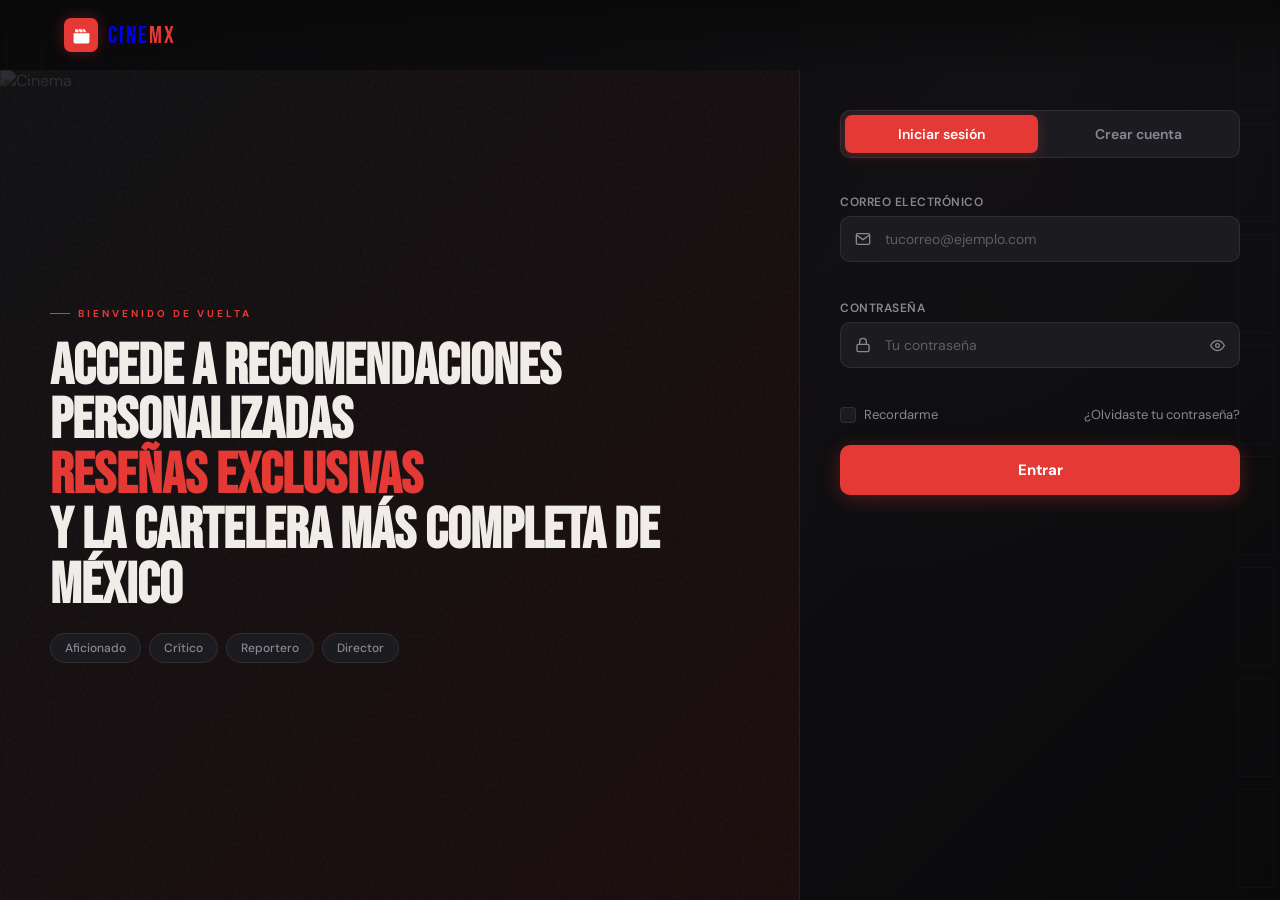
==== commit 2a1bf2fe: "proyecto final version 2" ====
--- a/frontend/catalogo.html
+++ b/frontend/catalogo.html
@@ -288,14 +288,6 @@
         <svg viewBox="0 0 24 24" fill="currentColor"><path d="M4 4h3l2 4H4zm4 0h4l2 4h-4zm5 0h3l2 4h-3zM2 9h20v11a2 2 0 01-2 2H4a2 2 0 01-2-2V9z"/></svg>
         Películas
       </button>
-      <button class="entity-tab" data-entity="series">
-        <svg viewBox="0 0 24 24" fill="currentColor"><path d="M21 3H3c-1.1 0-2 .9-2 2v12c0 1.1.9 2 2 2h5v2h8v-2h5c1.1 0 2-.9 2-2V5c0-1.1-.9-2-2-2zm0 14H3V5h18v12z"/></svg>
-        Series
-      </button>
-      <button class="entity-tab" data-entity="documentales">
-        <svg viewBox="0 0 24 24" fill="currentColor"><path d="M19 3H5c-1.1 0-2 .9-2 2v14c0 1.1.9 2 2 2h14c1.1 0 2-.9 2-2V5c0-1.1-.9-2-2-2zm-7 3c1.93 0 3.5 1.57 3.5 3.5S13.93 13 12 13s-3.5-1.57-3.5-3.5S10.07 6 12 6zm7 13H5v-.23c0-.62.28-1.2.76-1.58C7.47 15.82 9.64 15 12 15s4.53.82 6.24 2.19c.48.38.76.97.76 1.58V19z"/></svg>
-        Documentales
-      </button>
     </div>
 
     <!-- TOOLBAR -->
@@ -399,65 +391,26 @@
     endpoint: '/api/peliculas',
     idField: 'id_pelicula',
     columns: [
+      { key: 'id_pelicula', label: 'ID' },
       { key: 'titulo',      label: 'Título' },
       { key: 'genero',      label: 'Género' },
-      { key: 'anio',        label: 'Año' },
-      { key: 'duracion_min',label: 'Duración (min)' },
-      { key: 'director',    label: 'Director', readOnly: true },
+      { key: 'formato',     label: 'Formato' },
+      { key: 'duracion',    label: 'Duración' },
+      { key: 'director',    label: 'Director' },
     ],
     formFields: [
-      { key: 'titulo',       label: 'Título',          type: 'text',   required: true },
-      { key: 'genero',       label: 'Género',          type: 'select', required: true,
+      { key: 'id_pelicula',     label: 'ID Película',         type: 'number', required: true },
+      { key: 'titulo',          label: 'Título',              type: 'text',   required: true },
+      { key: 'genero',          label: 'Género',              type: 'select', required: true,
         options: ['Acción','Comedia','Drama','Terror','Ciencia Ficción','Romance','Animación',
-                  'Documental','Thriller','Aventura','Fantasía','Histórica','Musical','Western'] },
-      { key: 'anio',         label: 'Año',             type: 'number', min: 1900, max: 2030 },
-      { key: 'duracion_min', label: 'Duración (min)',  type: 'number', min: 1 },
-      { key: 'sinopsis',     label: 'Sinopsis',        type: 'textarea' },
-      { key: 'id_produccion',label: 'ID Producción',   type: 'number' },
+                  'Documental','Thriller','Aventura','Fantasía','Histórica','Musical','Western','Deporte'] },
+      { key: 'formato',         label: 'Formato',             type: 'select',
+        options: ['Digital','IMAX','3D','4DX','70mm'] },
+      { key: 'duracion',        label: 'Duración (HH:MM:SS)', type: 'text' },
+      { key: 'sinopsis',        label: 'Sinopsis',            type: 'textarea' },
+      { key: 'portada',         label: 'Portada (archivo)',   type: 'text' },
     ]
   },
-  series: {
-    label: 'Serie',
-    endpoint: '/api/series',
-    idField: 'id_serie',
-    columns: [
-      { key: 'titulo',    label: 'Título' },
-      { key: 'genero',    label: 'Género' },
-      { key: 'anio',      label: 'Año' },
-      { key: 'temporadas',label: 'Temporadas' },
-    ],
-    formFields: [
-      { key: 'titulo',       label: 'Título',          type: 'text',   required: true },
-      { key: 'genero',       label: 'Género',          type: 'select', required: true,
-        options: ['Acción','Comedia','Drama','Terror','Ciencia Ficción','Romance','Animación',
-                  'Thriller','Aventura','Fantasía','Histórica','Musical'] },
-      { key: 'anio',         label: 'Año',             type: 'number', min: 1900, max: 2030 },
-      { key: 'temporadas',   label: 'Temporadas',      type: 'number', min: 1 },
-      { key: 'sinopsis',     label: 'Sinopsis',        type: 'textarea' },
-      { key: 'id_produccion',label: 'ID Producción',   type: 'number' },
-    ]
-  },
-  documentales: {
-    label: 'Documental',
-    endpoint: '/api/documentales',
-    idField: 'id_documental',
-    columns: [
-      { key: 'titulo',      label: 'Título' },
-      { key: 'tema',        label: 'Tema' },
-      { key: 'anio',        label: 'Año' },
-      { key: 'duracion_min',label: 'Duración (min)' },
-    ],
-    formFields: [
-      { key: 'titulo',       label: 'Título',          type: 'text',   required: true },
-      { key: 'tema',         label: 'Tema',            type: 'select', required: true,
-        options: ['Historia','Naturaleza','Ciencia','Arte','Política','Tecnología','Sociedad',
-                  'Deporte','Cultura','Economía','Medicina','Medio Ambiente'] },
-      { key: 'anio',         label: 'Año',             type: 'number', min: 1900, max: 2030 },
-      { key: 'duracion_min', label: 'Duración (min)',  type: 'number', min: 1 },
-      { key: 'sinopsis',     label: 'Sinopsis',        type: 'textarea' },
-      { key: 'id_produccion',label: 'ID Producción',   type: 'number' },
-    ]
-  }
 };
 
 // ── TOAST ────────────────────────────────────────────────────────────
@@ -604,9 +557,11 @@
     return `<div class="form-group">${label}<textarea class="form-control" id="field_${f.key}" ${req}>${val}</textarea></div>`;
   }
   if (f.type === 'select') {
-    const opts = f.options.map(o =>
-      `<option value="${o}" ${o === val ? 'selected' : ''}>${o}</option>`
-    ).join('');
+    const opts = f.options.map(o => {
+      const optVal = typeof o === 'string' ? o : o.value;
+      const optLabel = typeof o === 'string' ? o : o.label;
+      return `<option value="${optVal}" ${optVal === val ? 'selected' : ''}>${optLabel}</option>`;
+    }).join('');
     return `<div class="form-group">${label}<select class="form-control" id="field_${f.key}" ${req}><option value="">Seleccionar...</option>${opts}</select></div>`;
   }
   // number, text
@@ -652,6 +607,7 @@
   const cfg = ENTITY_CONFIG[currentEntity];
   document.getElementById('modalTitle').textContent = `Nueva ${cfg.label}`;
   buildForm(currentEntity, null);
+  // Si el usuario es director, auto-rellenar su correo y bloquearlo
   document.getElementById('formModal').classList.add('open');
 });
 
